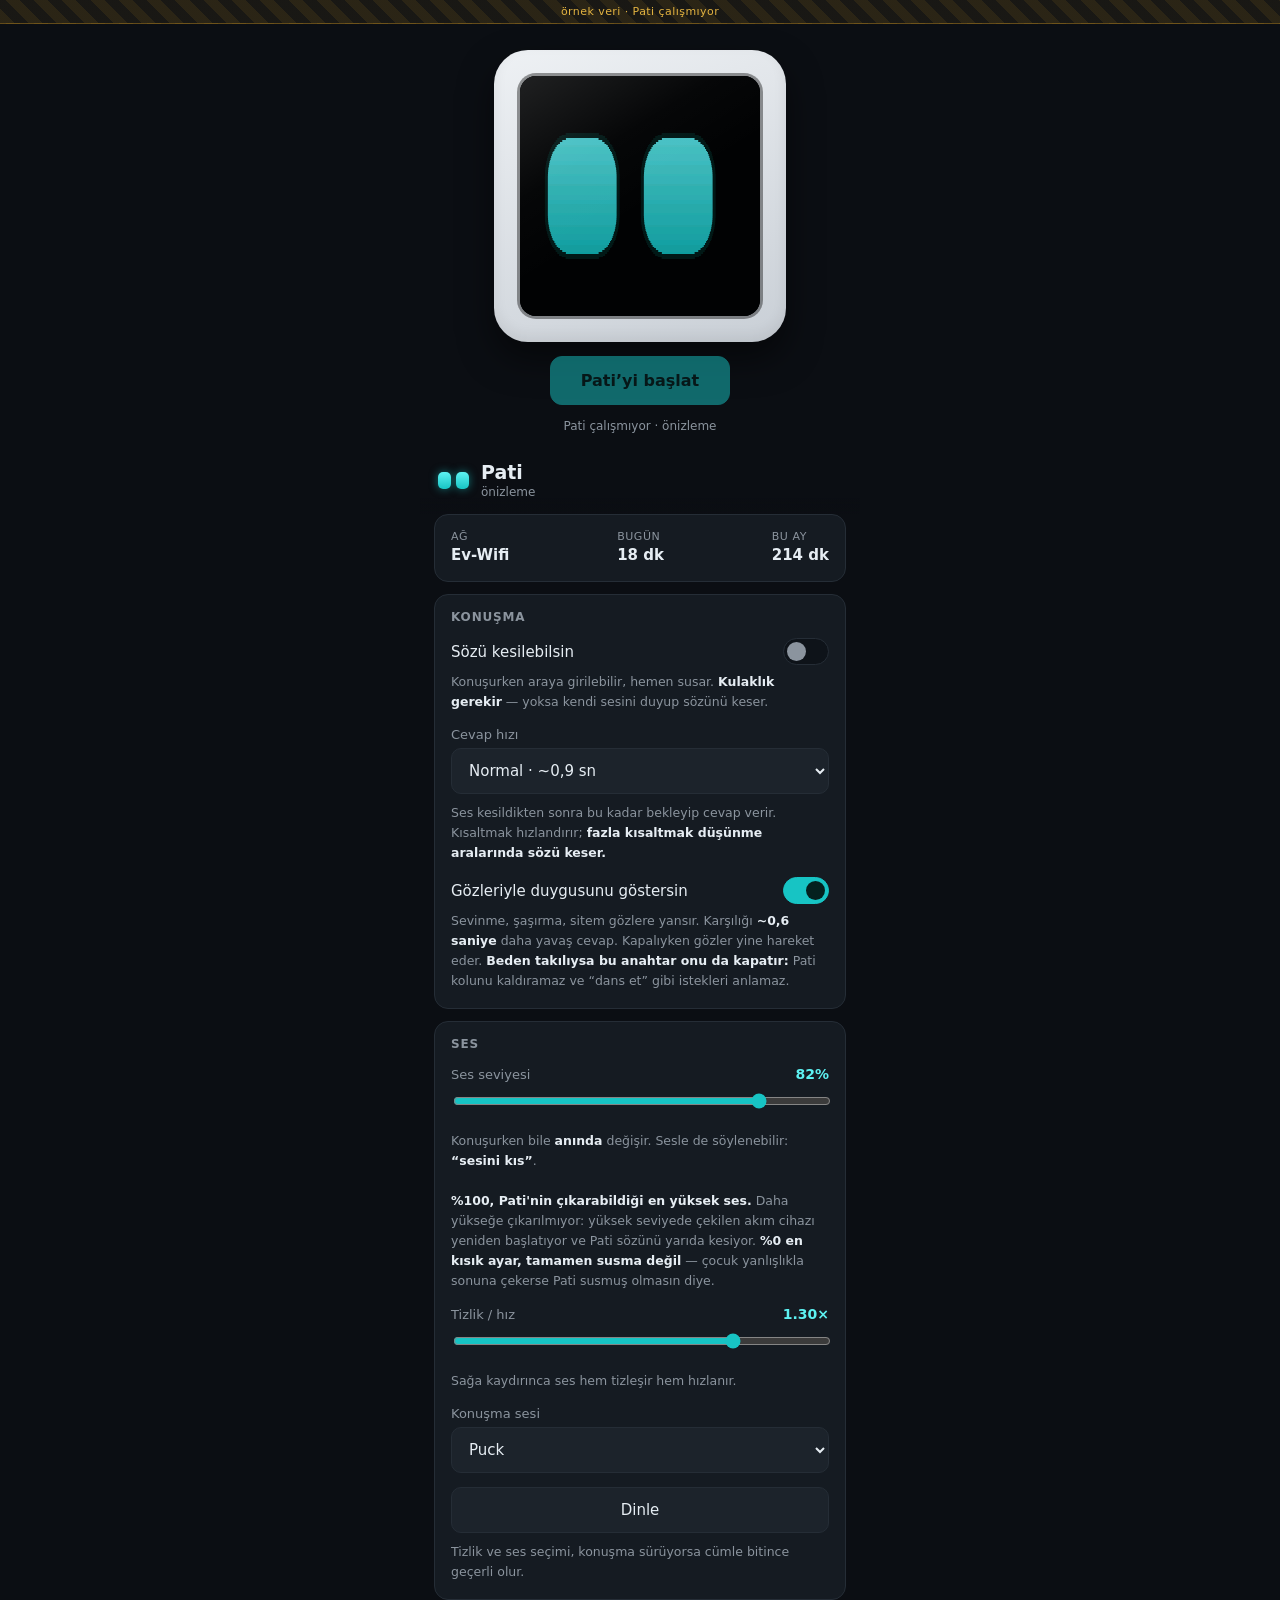
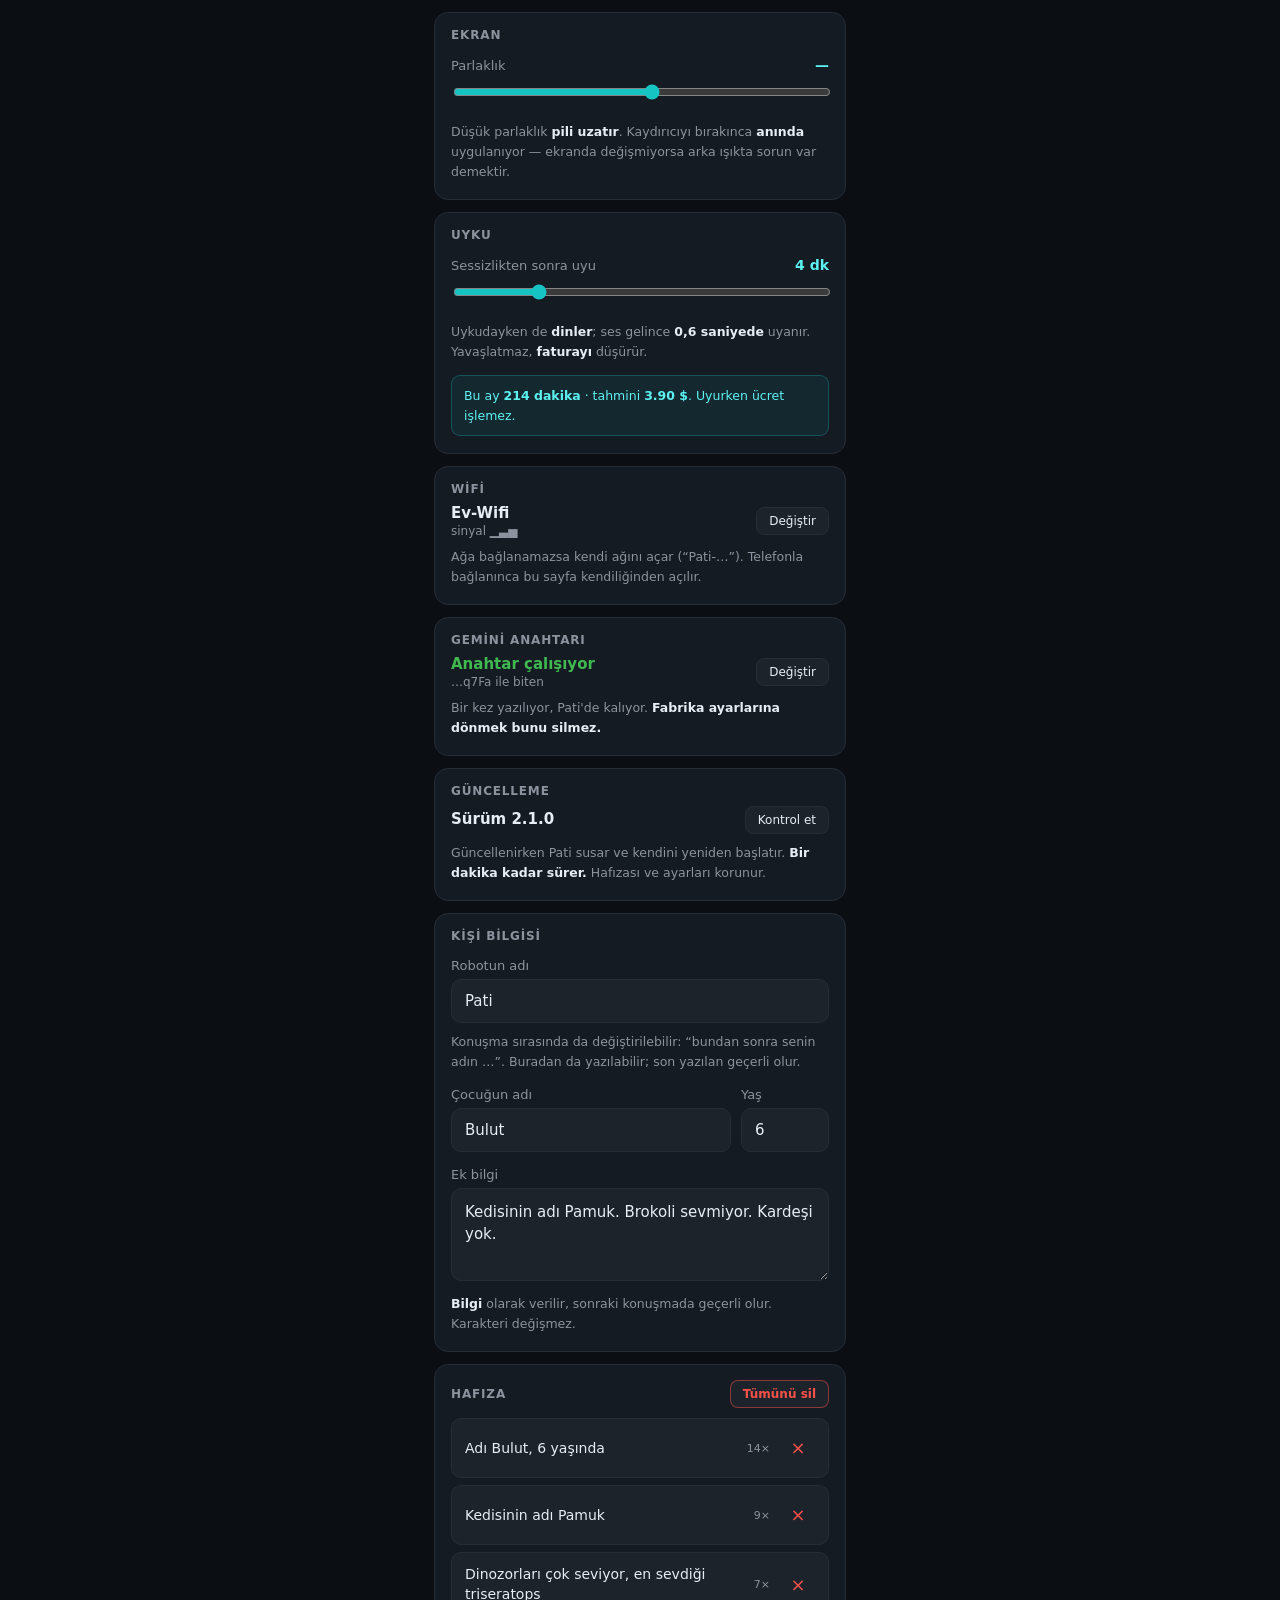
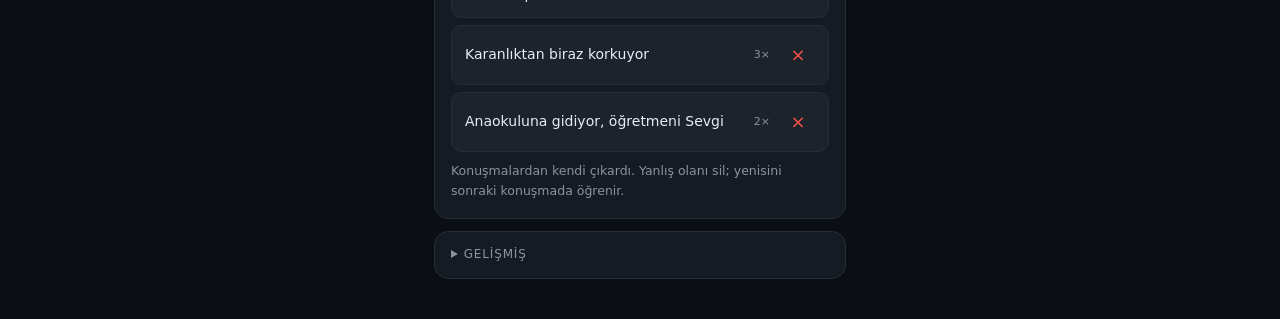
==== panel/index.html @ 4788f6a5 "Ileri/geri yonu panelden ters cevrilebilsin; hiz siniri kalici olsun Kullanicinin olcumu (13.09.2026" ====
<!DOCTYPE html>
<html lang="tr">
<head>
<meta charset="utf-8">
<meta name="viewport" content="width=device-width, initial-scale=1, viewport-fit=cover">
<meta name="theme-color" content="#0b0e13">
<title>Pati</title>
<link rel="stylesheet" href="stil.css">
</head>
<body>

<!-- ==========================================================================
     TEK SAYFA: üstte robotun yüzü, altında ayar paneli.

     Bu sayfa hem TASARIM ÖNİZLEMESİ hem GERÇEK TEST aracı. Aynı dosyalar
     robot bittiğinde ESP32'den servis edilecek — panel kısmı olduğu gibi,
     gözler ise C++'a çevrilmiş hâliyle (gozler240.js aynı mantığı 240×135
     tamponuna piksel piksel çiziyor, tarayıcının çizim komutlarını
     kullanmıyor).

     PANEL DİLİ (tasarım kararı, 30.07.2026):
     kısa, net, genel. "Çocuk şunu yapsın" gibi ifadeler yok; özne Pati.
     Açıklamalar iki satırı geçmiyor. Geliştirici araçları burada değil
     (gelistirici.html), ölçüm sayıları da gösterilmiyor — Python hepsini
     prototype/olcumler/ içine yazmaya devam ediyor.
     ========================================================================== -->

<main class="sayfa">

  <!-- ---------------------------------------------------------------- yüz -->
  <section class="yuz-alan">

    <div class="kafa">
      <div class="cam">
        <canvas id="gozler" width="240" height="240"></canvas>
        <div class="parlama"></div>
      </div>
    </div>

    <!-- Robotun güç düğmesi. Gerçekte USB takmak buna karşılık geliyor. -->
    <button id="guc" class="guc">Pati'yi başlat</button>
    <div id="gucNot" class="guc-not">mikrofon izni istenecek</div>

  </section>

  <!-- -------------------------------------------------------------- panel -->
  <header class="ust">
    <div class="logo"><span class="goz"></span><span class="goz"></span></div>
    <!-- Ad CANLI: robotun gercek adi yaziliyor, sabit "Pati" degil.
         Ebeveyn de cocuk da adi degistirebiliyor; burasi kimligin
         gorundugu tek yer oldugu icin takip etmesi sart. -->
    <div class="baslik">
      <b id="ustAd">Pati</b>
      <small id="durumYazi">bağlanıyor…</small>
    </div>
  </header>

  <div class="kartlar">

    <!-- ANAHTAR UYARISI — Pati susmuşsa sebebi burada yazıyor.
         Kartın kendi içinde de aynı bilgi var ama oraya inmek için
         sayfayı kaydırmak gerekiyor. Pati konuşmuyorsa anne panele TAM
         bunun için giriyor; cevabı aramak zorunda kalmamalı.
         Sorun yokken görünmüyor (hidden). -->
    <div class="uyari" id="anahtarUyari" hidden>
      <b id="anahtarUyariBaslik">—</b>
      <p id="anahtarUyariYazi">—</p>
      <button id="anahtarUyariDugme" class="ikincil ince">Anahtarı düzelt</button>
    </div>

    <section class="kart durum">
      <div class="dt">
        <span>Ağ</span>
        <b id="dWifi">—</b>
      </div>
      <div class="dt">
        <span>Bugün</span>
        <b id="dBugun">—</b>
      </div>
      <div class="dt">
        <span>Bu ay</span>
        <b id="dAy">—</b>
      </div>
    </section>


    <!-- KUMANDA — yalnizca beden takiliyken gorunuyor.
         Beden yoksa kart hic yok: olmayan bir seyin dugmesini gostermek,
         ebeveyne bozuk oldugunu dusundururdu. -->
    <section class="kart" id="kumandaKart" hidden>
      <h2>Kumanda</h2>
      <p class="ip">
        Beden takılı. Tekerlekler dönmüyorsa
        <b>pil yuvasının düğmesine</b> bak — Pati bedeni görüyor ama
        pilin açık olup olmadığını göremiyor.
      </p>

      <div class="kumanda">
        <div class="kol-sutun">
          <button class="kol-dugme" data-kol="sol" data-yon="1"
                  aria-label="Sol kolu kaldır">▲</button>
          <span class="kol-ad">Sol kol<b id="vKolSol">0</b></span>
          <button class="kol-dugme" data-kol="sol" data-yon="-1"
                  aria-label="Sol kolu indir">▼</button>
        </div>

        <!-- Parmak birakilinca topuz ortaya donuyor VE sifir gonderiliyor.
             Ama guvenlik ona bagli degil: firmware'in olu adam
             zamanlayicisi komut kesilirse motorlari zaten durduruyor. -->
        <div class="joystick" id="joystick" role="application"
             aria-label="Pati'yi sür">
          <span class="joy-ok joy-ust">▲</span>
          <span class="joy-ok joy-alt">▼</span>
          <span class="joy-ok joy-sol">◄</span>
          <span class="joy-ok joy-sag">►</span>
          <div class="joy-topuz" id="joyTopuz"></div>
        </div>

        <div class="kol-sutun">
          <button class="kol-dugme" data-kol="sag" data-yon="1"
                  aria-label="Sağ kolu kaldır">▲</button>
          <span class="kol-ad">Sağ kol<b id="vKolSag">0</b></span>
          <button class="kol-dugme" data-kol="sag" data-yon="-1"
                  aria-label="Sağ kolu indir">▼</button>
        </div>
      </div>

      <div class="jestler">
        <button class="ikincil ince" data-jest="selam">Selam ver</button>
        <button class="ikincil ince" data-jest="alkis">Alkışla</button>
        <button class="ikincil ince" data-jest="iki_kol">İki kol yukarı</button>
        <button class="ikincil ince" data-jest="zipla">Zıpla</button>
        <button class="ikincil ince" data-jest="evet">Evet de</button>
        <button class="ikincil ince" data-jest="sasir">Şaşır</button>
        <button class="ikincil ince" data-jest="utan">Utan</button>
        <button class="ikincil ince" data-jest="dinlen">Dinlen</button>
      </div>

      <!-- TEKERLEK KULLANAN JESTLER AYRI SATIRDA ve `data-teker`
           isaretli. Alttaki anahtar kapatilinca bunlar sonuyor —
           basip hicbir sey olmamasi, cocuga dugmenin bozuk oldugunu
           dusundururdu.

           Hepsi YERINDE donuyor: iki tekerlek ters yonde, Pati yer
           degistirmiyor. Bu bir tercih degil, jest tablosunun
           yapisi (pati_beden_matematik.hpp). -->
      <div class="jestler" id="tekerJestleri">
        <button class="ikincil ince" data-jest="sevin" data-teker>Sevin</button>
        <button class="ikincil ince" data-jest="dans" data-teker>Dans et</button>
        <button class="ikincil ince" data-jest="titre" data-teker>Kıkırda</button>
        <button class="ikincil ince" data-jest="hayir" data-teker>Hayır de</button>
        <button class="ikincil ince" data-jest="bak_etrafina" data-teker>Etrafa bak</button>
        <button class="ikincil ince" data-jest="firildak" data-teker>Fırıldak</button>
        <button class="ikincil ince" data-jest="yaramaz" data-teker>Yaramazlık</button>
        <button class="ikincil ince" data-jest="kacamak" data-teker>Kaçamak bak</button>
        <button class="ikincil ince" data-jest="naz" data-teker>Naz yap</button>
      </div>

      <label class="kd">
        <span class="kd-ust"><span>Hız sınırı</span><b id="vBedenHiz">—</b></span>
        <input id="kBedenHiz" type="range" min="0" max="100" step="5">
      </label>
      <p class="ip">
        Masada oynanacak bir robot için tam güç fazla. Sınır
        <b>cihazda</b> uygulanıyor — panel daha fazlasını gönderse bile
        Pati kabul etmiyor.
        <!-- Çubuk 0-100 görünüyor ama cihaz 40-100 saklıyor: %40'ın
             altında tekerlek dönmüyor, sadece ötüyor. İki sayı farklı
             olduğu için gerçek değeri de yazıyoruz — bir arıza ararken
             ikisi de görünsün. -->
        <span id="vBedenGercek" class="soluk"></span>
        <br><br>
        Varsayılan <b>%50</b>.
        🔴 <b>Bu ayar “fabrika ayarlarına dön” dendiğinde silinmez.</b>
        Yani sıfırlama hızı varsayılana döndürmüyor — robotu başka bir
        çocuğa verirken buraya elle bakın.
      </p>

      <!-- HER UZUV AYRI, VE ÜÇ HÂL VAR — açma-kapama yetmiyordu.
           "Kapalı" ile "sadece kumandadan" arasındaki fark, çocuğun
           elinden kumandayı alıp almamak. İkisi de gerçekten
           isteniyor, o yüzden anahtar değil seçim. -->
      <label class="kd">
        <span class="kd-ust"><span>Tekerlekler</span></span>
        <select id="kipTekerlek">
          <option value="2">Açık — Pati kendi de döner</option>
          <option value="1">Sadece kumandadan</option>
          <option value="0">Kapalı — motorlar hiç dönmez</option>
        </select>
      </label>
      <p class="ip">
        <b>Açık:</b> Pati konuşurken arada kendiliğinden dönüyor ve
        çocuk &ldquo;dans et&rdquo; deyince yapıyor.
        <b>Sadece kumandadan:</b> yalnızca yukarıdaki çubuk ve
        düğmeler; Pati kendi kararıyla dönmüyor, sesli komutu da
        dinlemiyor. <b>Kapalı:</b> motorlar hiç dönmüyor, çubuk da
        sönüyor.
      </p>

      <label class="anahtar">
        <span>İleri/geri yönünü ters çevir</span>
        <input id="surusTers" type="checkbox">
      </label>
      <p class="ip">
        <b>Çubuğu yukarı ittiğinizde Pati geri gidiyorsa</b> bunu açın.
        Motor kabloları ters takılmış demektir; bu ayar yönü yazılımdan
        düzeltir.
        <br><br>
        ⚠️ <b>Sağa-sola dönüşe dokunmuyor.</b> Dönüş çubuğun yan
        hareketinden geliyor; yalnızca ileri/geri yer değiştiriyor —
        böyle bir gövdede dönüş zaten genelde doğru çalışıyor.
        <br><br>
        🔴 <b>Bu ayar “fabrika ayarlarına dön” dendiğinde silinmez.</b>
        Kol yönüyle aynı yerde saklanıyor: kaybolursa çocuk çubuğu ileri
        itip Pati'yi geri sürer.
      </p>

      <label class="kd">
        <span class="kd-ust"><span>Kollar</span></span>
        <select id="kipKol">
          <option value="2">Açık — konuşurken kendi oynatır</option>
          <option value="1">Sadece kumandadan</option>
          <option value="0">Kapalı — servolar hiç oynamaz</option>
        </select>
      </label>
      <p class="ip">
        <b>Açık:</b> Pati konuşurken kollarını kendiliğinden oynatıyor
        ve &ldquo;kolunu kaldır&rdquo; deyince kaldırıyor.
        <b>Kapalı:</b> kollar dinlenme konumuna inip susuyor — servolar
        akım çekmiyor, hiç ses çıkarmıyor.
      </p>

      <label class="anahtar">
        <span>Kol yönünü ters çevir</span>
        <input id="kolTers" type="checkbox">
      </label>
      <p class="ip">
        <b>“Kolunu kaldır” deyince kol aşağı iniyorsa</b> bunu açın.
        Servolar ters monte edilmiş demektir; bu ayar yönü yazılımdan
        düzeltir. İkinci gövdede gerekiyor, ilkinde gerekmiyor.
        <br><br>
        🔴 <b>Bu ayar “fabrika ayarlarına dön” dendiğinde silinmez.</b>
        Kol aralıklarıyla aynı yerde saklanıyor: unutulup yeniden
        ayarlanmazsa kol ters yöne gidip <b>bir yere çarpar</b> ve servo
        bozulur.
      </p>

      <!-- KOL ARALIKLARI — mekanik sınır, süs değil. -->
      <label class="kd">
        <span class="kd-ust"><span>Sol kol en az</span><b id="vKolSolAz">—</b></span>
        <input id="kKolSolAz" type="range" min="0" max="100" step="5">
      </label>
      <label class="kd">
        <span class="kd-ust"><span>Sol kol en çok</span><b id="vKolSolCok">—</b></span>
        <input id="kKolSolCok" type="range" min="0" max="100" step="5">
      </label>
      <label class="kd">
        <span class="kd-ust"><span>Sağ kol en az</span><b id="vKolSagAz">—</b></span>
        <input id="kKolSagAz" type="range" min="0" max="100" step="5">
      </label>
      <label class="kd">
        <span class="kd-ust"><span>Sağ kol en çok</span><b id="vKolSagCok">—</b></span>
        <input id="kKolSagCok" type="range" min="0" max="100" step="5">
      </label>
      <p class="ip">
        Kolun gidebileceği aralık. <b>Çubuğu bırakınca kol oraya
        gidiyor</b> — böylece bir yere çarpıp çarpmadığını görerek
        ayarlayabilirsiniz.
        <br><br>
        Sol kol aşağıda <b>tekerleğe</b>, yukarıda <b>üstteki kabloya</b>
        çarpabiliyor; o yüzden dar geliyor (%10–%70). Sağ kolun önünde
        bir şey yok. Yanlış ayarlanırsa kol bir yere dayanır, servo
        dönmeye çalışıp durur, ısınır ve <b>bozulur</b> — belirtisi
        sürekli bir vızıltıdır.
        <br><br>
        🔴 <b>Bu dört ayar “fabrika ayarlarına dön” dendiğinde
        silinmez.</b> Ayrı bir yerde saklanıyorlar: unutulup yeniden
        ayarlanmazsa bedeli donanım oluyor.
      </p>


      <p class="ip">
        <b>Pati yürüyemez ve yürümeyi denemez.</b> Kendiliğinden
        yaptığı her hareket <b>yerinde dönmek</b>: iki tekerlek ters
        yönde gider, yani Pati yer değiştirmez ve masadan düşemez.
        Çocuk &ldquo;ileri git&rdquo; derse Pati gitmiyor,
        yürüyemediğini söylüyor ve bu çubuğu gösteriyor.
      </p>
    </section>

    <!-- BEDEN VARDI, ŞİMDİ YOK.
         Kumanda kartı beden yokken hiç görünmüyor ve bu doğru: beden
         almamış birine olmayan bir şeyin düğmelerini göstermek
         yanlış olurdu. Ama beden BU AÇILIŞTA takılmışsa ve şimdi
         yoksa, sebebi büyük ihtimalle gevşek bir kablo — kart sessizce
         kaybolduğu için ebeveyn bunu "panel bozuldu" diye okur. -->
    <section class="kart" id="bedenGittiKart" hidden>
      <h2>Beden çıktı</h2>
      <p class="ip">
        Pati bedeni gördü, sonra kayboldu (<b id="vTakma">0</b> kez
        takıldı). Genelde sebebi <b>gevşek bir jumper</b> —
        özellikle toprak ucu. Takınca kumanda bölümü kendiliğinden
        geri geliyor.
      </p>
    </section>

    <!-- KONUŞMA — panelin en üstünde, en sık değişen ayarlar olduğu için.
         Üçü de setup mesajında gidiyor, yani çalışan oturumda değişmiyor;
         GoAway yenilemesiyle tur arasında uygulanıyor (ölçüldü 568 ms,
         hafıza korunuyor). -->
    <section class="kart">
      <h2>Konuşma</h2>

      <label class="anahtar">
        <span>Sözü kesilebilsin</span>
        <input id="sozKesme" type="checkbox">
      </label>
      <p class="ip">
        Konuşurken araya girilebilir, hemen susar.
        <b>Kulaklık gerekir</b> — yoksa kendi sesini duyup sözünü keser.
      </p>

      <label class="kd">
        <span class="kd-ust"><span>Cevap hızı</span></span>
        <!-- "Normal" = Google varsayılanı; `silenceDurationMs` hiç
             gönderilmiyor. Karşılığı ÖLÇÜLDÜ: ~920 ms
             (NOTLAR.md — metin modu 835 ms, sesli mod 1757 ms, fark). -->
        <select id="vadSecim">
          <option value="">Normal · ~0,9 sn</option>
          <option value="800">0,8 sn</option>
          <option value="600">0,6 sn</option>
          <!-- 500 = firmware varsayilani (Kconfig PATI_VAD_SESSIZLIK_MS).
               Listede YOKTU ve kutu bos gorunuyordu: select'e listede
               olmayan bir deger yazilinca tarayici hicbir sey secmiyor.
               Ebeveyn kendi ayarini goremiyordu. -->
          <option value="500">0,5 sn</option>
          <option value="400">0,4 sn — hızlı</option>
          <option value="300">0,3 sn — en hızlı</option>
        </select>
      </label>
      <p class="ip">
        Ses kesildikten sonra bu kadar bekleyip cevap verir.
        Kısaltmak hızlandırır; <b>fazla kısaltmak düşünme aralarında
        sözü keser.</b>
      </p>

      <label class="anahtar">
        <span>Gözleriyle duygusunu göstersin</span>
        <input id="yuzAcik" type="checkbox">
      </label>
      <p class="ip">
        Sevinme, şaşırma, sitem gözlere yansır. Karşılığı
        <b>~0,6 saniye</b> daha yavaş cevap. Kapalıyken gözler yine
        hareket eder.
        <!-- Gizli bağ, yazılmazsa kimse bulamaz: bedeni bildiren
             prompt ekleri ve `hareket` alanı AYNI araçla gidiyor.
             Bu anahtar kapalıyken Pati bedeninin farkında olmuyor ve
             "kolunu kaldır" işlemiyor. Ebeveynin bunu panelde
             görmesi gerekiyor. -->
        <b>Beden takılıysa bu anahtar onu da kapatır:</b> Pati kolunu
        kaldıramaz ve &ldquo;dans et&rdquo; gibi istekleri anlamaz.
      </p>
    </section>

    <section class="kart">
      <h2>Ses</h2>

      <label class="kd">
        <span class="kd-ust"><span>Ses seviyesi</span><b id="vSeviye">—</b></span>
        <input id="kSeviye" type="range">
      </label>
      <p class="ip">
        Konuşurken bile <b>anında</b> değişir. Sesle de söylenebilir:
        <b>“sesini kıs”</b>.
        <br><br>
        <b>%100, Pati'nin çıkarabildiği en yüksek ses.</b> Daha
        yükseğe çıkarılmıyor: yüksek seviyede çekilen akım cihazı
        yeniden başlatıyor ve Pati sözünü yarıda kesiyor.
        <b>%0 en kısık ayar, tamamen susma değil</b> — çocuk yanlışlıkla
        sonuna çekerse Pati susmuş olmasın diye.
      </p>

      <label class="kd">
        <span class="kd-ust"><span>Tizlik / hız</span><b id="vHiz">—</b></span>
        <input id="kHiz" type="range">
      </label>
      <p class="ip">
        Sağa kaydırınca ses hem tizleşir hem hızlanır.
      </p>

      <label class="kd">
        <span class="kd-ust"><span>Konuşma sesi</span></span>
        <select id="sSes"></select>
      </label>
      <button id="dene" class="ikincil genis">Dinle</button>
      <p class="ip">
        Tizlik ve ses seçimi, konuşma sürüyorsa cümle bitince
        geçerli olur.
      </p>
    </section>

    <!-- Bu kutu "güç tasarrufu" gibi görünüyor ama asıl mesele PARA:
         ücret dakikayla işliyor ve en büyük kalem sohbet değil boşta
         beklemek. Uyandırma ölçüldü: 617 ms. -->
    <section class="kart">
      <h2>Ekran</h2>
      <label class="kd">
        <span class="kd-ust"><span>Parlaklık</span><b id="vParlaklik">—</b></span>
        <!-- Taban %5, sıfır değil: sönük bir ekran çocuğa "Pati bozuldu"
             diye okunuyor. Cihaz da aynı tabanı uyguluyor
             (pati_ekran.cpp · PARLAKLIK_TABAN) — ikisi ayrışırsa panel
             seçilebilen bir değer gösterir ve cihaz onu sessizce
             yükseltir. -->
        <input id="kParlaklik" type="range" min="5" max="100" step="5">
      </label>
      <p class="ip">
        Düşük parlaklık <b>pili uzatır</b>. Kaydırıcıyı bırakınca
        <b>anında</b> uygulanıyor — ekranda değişmiyorsa arka ışıkta
        sorun var demektir.
      </p>
    </section>

    <section class="kart">
      <h2>Uyku</h2>
      <label class="kd">
        <span class="kd-ust"><span>Sessizlikten sonra uyu</span><b id="vUyku">—</b></span>
        <!-- step 0,5: varsayilan 90 saniye (1,5 dk) ve tam sayi
             adimda kaydirici bunu gosteremiyordu. Math.round ile
             "2 dk" yaziyordu — panel gercekte olmayan bir degeri
             soyluyordu. -->
        <input id="kUyku" type="range" min="1" max="15" step="0.5">
      </label>
      <p class="ip">
        Uykudayken de <b>dinler</b>; ses gelince <b>0,6 saniyede</b>
        uyanır. Yavaşlatmaz, <b>faturayı</b> düşürür.
      </p>
      <div class="kutu-bilgi" id="kotaBilgi">—</div>

    </section>

    <section class="kart">
      <h2>Wifi</h2>
      <div class="satir-arasi">
        <div>
          <b id="wAd">—</b>
          <small id="wGuc">—</small>
        </div>
        <button id="wDegistir" class="ikincil ince">Değiştir</button>
      </div>

      <div id="wPanel" hidden>
        <div id="wListe" class="liste"></div>
        <div id="wSifreKutu" hidden>
          <label class="kd">
            <span class="kd-ust"><span id="wSecilen">—</span></span>
            <input id="wSifre" type="password" placeholder="Şifre"
                   autocomplete="off">
          </label>
          <label class="anahtar">
            <span>Şifreyi göster</span>
            <input id="wGoster" type="checkbox">
          </label>
          <button id="wBagla" class="birincil genis">Bağlan</button>
        </div>
      </div>
      <p class="ip">
        Ağa bağlanamazsa kendi ağını açar (“Pati-…”). Telefonla
        bağlanınca bu sayfa kendiliğinden açılır.
      </p>
    </section>

    <!-- GEMİNİ ANAHTARI
         Pati konuşmak için Google'ın servisini kullanıyor ve bu anahtar
         onun faturasını kime yazacağını söylüyor. Robotta duruyor,
         firmware'in içinde DEĞİL — yoksa güncelleme dosyasıyla birlikte
         herkese açılırdı (pati_anahtar.hpp).

         Giriş kutusu Wifi şifresi gibi düğme arkasında duruyor, ve
         sebebi aynı: iOS'un captive portal penceresi sayfadaki İLK
         görünür metin kutusuna kendiliğinden odaklanıyor, klavye
         açılıyor ve sayfa gezilemez hale geliyor (pati.js §İSTENMEYEN
         ODAK). Anahtar hiç girilmemişse kutu kendiliğinden açılıyor —
         anne o an zaten bunun için gelmiş oluyor. -->
    <section class="kart" id="anahtarKart">
      <h2>Gemini anahtarı</h2>
      <div class="satir-arasi">
        <div>
          <b id="aDurum">—</b>
          <small id="aNot">—</small>
        </div>
        <button id="aDegistir" class="ikincil ince">Değiştir</button>
      </div>

      <div id="aPanel" hidden>
        <label class="kd">
          <span class="kd-ust"><span>Anahtarı yapıştır</span></span>
          <input id="aGiris" type="password" placeholder="AIza…"
                 autocomplete="off" autocapitalize="off" spellcheck="false">
        </label>
        <label class="anahtar">
          <span>Anahtarı göster</span>
          <input id="aGoster" type="checkbox">
        </label>
        <button id="aKaydet" class="birincil genis">Kaydet</button>
        <p class="ip">
          <b>aistudio.google.com/apikey</b> adresinden alınıyor.
          Tamamını kopyalayıp yapıştırın — yarım kopyalanan anahtar
          kabul edilmez.
        </p>
      </div>

      <p class="ip">
        Bir kez yazılıyor, Pati'de kalıyor.
        <b>Fabrika ayarlarına dönmek bunu silmez.</b>
      </p>
    </section>

    <!-- GÜNCELLEME
         Pati kendini yeniliyor: bilgisayara takmak, kablo, program
         yüklemek yok. Yeni sürüm GitHub'da duruyor, Pati oradan
         indiriyor.

         "Gelişmiş"in içine konmadı: anne bunu bulabilmeli. Ama en üste
         de konmadı — günlük bir iş değil. -->
    <section class="kart">
      <h2>Güncelleme</h2>
      <div class="satir-arasi">
        <div>
          <b id="gSurum">—</b>
          <small id="gNot">—</small>
        </div>
        <button id="gBak" class="ikincil ince">Kontrol et</button>
      </div>

      <div id="gYeni" hidden>
        <div class="kutu-bilgi" id="gNotlar">—</div>
        <button id="gKur" class="birincil genis">Güncelle</button>
      </div>

      <div id="gIlerleme" hidden>
        <div class="cubuk"><div class="cubuk-ic" id="gCubuk"></div></div>
        <p class="ip" id="gYuzde">—</p>
      </div>

      <p class="ip">
        Güncellenirken Pati susar ve kendini yeniden başlatır.
        <b>Bir dakika kadar sürer.</b> Hafızası ve ayarları korunur.
      </p>
    </section>

    <section class="kart">
      <h2>Kişi bilgisi</h2>

      <!-- Adı İKİ TARAF DA değiştirebiliyor: buradan yazılarak, ya da
           konuşma sırasında ("bundan sonra senin adın Osman"). Ayrı bir
           öncelik kuralı yok, son yazılan geçerli.
           Boş bırakmak hata değil, varsayılana döndürüyor. -->
      <label class="kd">
        <span class="kd-ust"><span>Robotun adı</span></span>
        <input id="rAd" type="text" placeholder="Pati">
      </label>
      <p class="ip" id="rAdNot">Konuşma sırasında da değiştirilebilir.</p>

      <div class="ikili">
        <label class="kd">
          <span class="kd-ust"><span>Çocuğun adı</span></span>
          <input id="cAd" type="text" placeholder="—">
        </label>
        <label class="kd kisa">
          <span class="kd-ust"><span>Yaş</span></span>
          <input id="cYas" type="number" min="2" max="12" placeholder="—">
        </label>
      </div>

      <label class="kd">
        <span class="kd-ust"><span>Ek bilgi</span></span>
        <textarea id="cEk" rows="3"
          placeholder="Kedisinin adı… sevdikleri… akşam sekizde diş fırçalaması…"></textarea>
      </label>
      <!-- Sistem promptu ebeveyne açılmıyor. Kişilik kuralları ölçülerek
           bulundu (soru kuralı: %9 → %86) ve serbest metin onları
           seyreltiyor. Buradan yazılanlar kuralların YERİNE geçmiyor,
           ayrı bir başlık altında yanına ekleniyor. -->
      <p class="ip">
        <b>Bilgi</b> olarak verilir, sonraki konuşmada geçerli olur.
        Karakteri değişmez.
      </p>
    </section>

    <section class="kart">
      <h2>
        Hafıza
        <button id="hepsiniSil" class="tehlike ince">Tümünü sil</button>
      </h2>
      <div id="hListe" class="liste"></div>
      <p class="ip">
        Konuşmalardan kendi çıkardı. Yanlış olanı sil; yenisini
        sonraki konuşmada öğrenir.
      </p>
    </section>

    <details class="kart gelismis">
      <summary>Gelişmiş</summary>
      <button class="tehlike genis" id="fabrika">Fabrika ayarlarına dön</button>
      <!-- Sürüm yazısı buradan Güncelleme kartına taşındı: sürümün
           tek bir yerde görünmesi gerekiyor ve doğru yer, "yeni sürüm
           var mı" sorusunun sorulduğu yer. -->
    </details>

  </div>
</main>

<div id="tost" class="tost" hidden></div>

<script type="module" src="pati.js"></script>
</body>
</html>
---- panel/stil.css ----
/* Pati — cocugun gordugu yuz + ebeveyn paneli, tek sayfa.
   Koyu tema: robotun yuzu koyu cam arkasinda duruyor, panel de ayni
   dili konussun. Ebeveyn telefonda gordugu seyi masadaki robotla ayni
   sey saymali. */

:root {
  --turkuaz: #17c4c4;
  --turkuaz-acik: #5df2f2;
  --zemin: #0b0e13;
  --kart: #151b22;
  --kart2: #1c232b;
  --cizgi: #252d36;
  --yazi: #e6edf3;
  --soluk: #8b949e;
  --gecer: #3fb950;
  --sinir: #d29922;
  --kalir: #f85149;
}

* { box-sizing: border-box; }

/* `hidden` bir NIYET beyani; hicbir yerlesim kurali onu gecmemeli.
   Bu satir bir hatadan cikti — CSS'teki display kurallari hidden'i
   eziyor ve gizlenmesi gereken kutular ekranda kaliyordu. */
[hidden] { display: none !important; }

html { -webkit-text-size-adjust: 100%; }

body {
  margin: 0;
  font-family: "Segoe UI", system-ui, -apple-system, sans-serif;
  background: var(--zemin);
  color: var(--yazi);
  font-size: 15px;
}

/* Sayfa telefon genisliginde tasarlandi; bilgisayarda ortada tek
   kolon duruyor. Genis ekranda iki kolona yaymadim — o zaman
   telefondaki gorunumle ayni olmazdi ve karar yanlis verilirdi. */
.sayfa {
  max-width: 440px;
  margin: 0 auto;
  padding-bottom: 40px;
}

/* ==================================================================== yuz */

.yuz-alan {
  display: flex;
  flex-direction: column;
  align-items: center;
  gap: 14px;
  padding: 26px 16px 22px;
}

/* Yuz: StickS3'un on yuzu.
   Olculer gercege oranli — ekranin aktif alani 25,2 x 14,2 mm,
   cubugun tamami 48 x 24 mm. Burada 1 tuval pikseli = 1 CSS pikseli
   olacak sekilde buyutulmus (240 px genislik), yani gercekte
   oldugundan ~2,5 kat buyuk gorunuyor.
   Bu bilincli bir secim: piksel yapisi gorunur kalsin ama telefonda
   yuz bakilabilir buyuklukte olsun. Gercek boyut gelistirici.html'de
   1:1 modunda gorulebiliyor. */
.kafa {
  width: 292px;
  padding: 26px;
  border-radius: 34px;
  background: linear-gradient(160deg, #eef1f4, #c9cfd6);
  box-shadow: 0 16px 34px rgba(0, 0, 0, .5),
              inset 0 -6px 14px rgba(0, 0, 0, .07);
}

/* Fume akrilik. PLAN v1 §10b'nin bulgusu: Eilik'in "siyah cam"
   gorunumu ekrandan degil onundeki koyu seffaf akrilikten geliyor.
   Akrilik olmadan ekranin kenari ve modul karti goruluyor ve robot
   "ekran yapistirilmis kutu" gibi duruyor. */
.cam {
  position: relative;
  width: 240px;
  height: 240px;
  border-radius: 16px;
  overflow: hidden;
  background: radial-gradient(120% 120% at 50% 25%, #111a1f 0%, #04070a 100%);
  box-shadow: inset 0 0 22px rgba(0, 0, 0, .9), 0 0 0 3px rgba(0, 0, 0, .4);
}

/* Gozler 240x135 tampona piksel piksel ciziliyor; tarayici onu
   yumusatmasin. `pixelated` burada DOGRU cunku 1:1 gosteriyoruz. */
#gozler {
  display: block;
  width: 240px;
  height: 240px;
  image-rendering: pixelated;
}

/* Akrilik uzerindeki isik yansimasi — akrilik hissini veren sey bu. */
.parlama {
  position: absolute;
  inset: 0;
  pointer-events: none;
  background:
    linear-gradient(148deg, rgba(255,255,255,.12) 0%,
                    rgba(255,255,255,.02) 32%, rgba(255,255,255,0) 54%),
    rgba(6, 10, 14, .22);
}

.guc {
  font: inherit;
  font-size: 16px;
  font-weight: 600;
  padding: 14px 30px;
  border-radius: 12px;
  border: 1px solid var(--turkuaz);
  background: var(--turkuaz);
  color: #04211f;
  cursor: pointer;
  -webkit-tap-highlight-color: transparent;
}
.guc:active { transform: scale(.985); }
.guc.calisiyor {
  background: transparent;
  color: var(--soluk);
  border-color: var(--cizgi);
  font-weight: 400;
}
.guc:disabled { opacity: .5; cursor: default; }

.guc-not { font-size: 12px; color: var(--soluk); min-height: 1.2em; text-align: center; }
.guc-not.hata { color: var(--kalir); }

/* ================================================================== panel */

.ust {
  display: flex;
  align-items: center;
  gap: 12px;
  padding: 6px 18px 14px;
  position: sticky;
  top: 0;
  background: linear-gradient(var(--zemin) 72%, rgba(11, 14, 19, 0));
  z-index: 5;
}

/* Kucuk bir goz cifti — ayni sekil, ayni renk. */
.logo { display: flex; gap: 5px; }
.goz {
  width: 13px; height: 17px;
  border-radius: 5px;
  background: linear-gradient(#5df2f2, #17c4c4);
  box-shadow: 0 0 9px rgba(23, 196, 196, .55);
}

.baslik { display: flex; flex-direction: column; line-height: 1.25; }
.baslik b { font-size: 19px; }
.baslik small { color: var(--soluk); font-size: 12px; }
.baslik small.iyi { color: var(--gecer); }
.baslik small.kopuk { color: var(--kalir); }

.kartlar { padding: 0 14px; display: flex; flex-direction: column; gap: 12px; }

.kart {
  background: var(--kart);
  border: 1px solid var(--cizgi);
  border-radius: 14px;
  padding: 15px 16px 17px;
}

h2 {
  font-size: 12px;
  text-transform: uppercase;
  letter-spacing: .07em;
  color: var(--soluk);
  margin: 0 0 4px;
  display: flex;
  align-items: center;
  justify-content: space-between;
  gap: 10px;
}

.durum { display: flex; justify-content: space-between; gap: 10px; }
.dt { display: flex; flex-direction: column; gap: 3px; min-width: 0; }
.dt span { font-size: 11px; color: var(--soluk); text-transform: uppercase; letter-spacing: .05em; }
.dt b { font-size: 15px; white-space: nowrap; overflow: hidden; text-overflow: ellipsis; }

/* -------------------------------------------------------------- kontrol */

.kd { display: block; margin-top: 15px; }
.kd-ust {
  display: flex;
  justify-content: space-between;
  align-items: baseline;
  font-size: 13px;
  color: var(--soluk);
}
.kd-ust b { color: var(--turkuaz-acik); font-variant-numeric: tabular-nums; font-size: 14px; }

/* Dokunma hedefi parmak icin 44 px'in altina inmiyor. */
.kd input[type=range] {
  width: 100%;
  height: 34px;
  margin-top: 2px;
  accent-color: var(--turkuaz);
}

.kd input[type=text],
.kd input[type=number],
.kd input[type=password],
.kd select,
.kd textarea {
  width: 100%;
  margin-top: 6px;
  padding: 12px 13px;
  border-radius: 10px;
  border: 1px solid var(--cizgi);
  background: var(--kart2);
  color: var(--yazi);
  font: inherit;
  font-size: 15px;
}
.kd textarea { resize: vertical; line-height: 1.5; }
.kd input:focus, .kd select:focus, .kd textarea:focus {
  outline: none;
  border-color: var(--turkuaz);
}

.ikili { display: flex; gap: 10px; align-items: flex-end; }
.ikili .kd { flex: 1; }
.ikili .kd.kisa { flex: 0 0 88px; }

.ip { font-size: 12.5px; line-height: 1.6; color: var(--soluk); margin: 9px 0 0; }
.ip b { color: var(--yazi); }

button {
  font: inherit;
  font-size: 15px;
  padding: 13px 18px;
  border-radius: 10px;
  border: 1px solid var(--cizgi);
  background: var(--kart2);
  color: var(--yazi);
  cursor: pointer;
  -webkit-tap-highlight-color: transparent;
}
button:active { transform: scale(.985); }
button:disabled { opacity: .45; cursor: default; }
button.genis { width: 100%; margin-top: 14px; }
button.ince { padding: 6px 12px; font-size: 12px; border-radius: 8px; }
button.birincil { background: var(--turkuaz); color: #04211f; border-color: var(--turkuaz); font-weight: 600; }
/* Varsayilan gorunumle ayni; sinif NIYETI belirtmek icin duruyor
   ("bu birincil eylem degil"). Kurali silmek, HTML'de karsiligi
   olmayan bir sinif birakirdi. */
button.ikincil { background: var(--kart2); border-color: var(--cizgi); }
button.tehlike { color: var(--kalir); border-color: rgba(248, 81, 73, .5); }

.satir-arasi {
  display: flex;
  align-items: center;
  justify-content: space-between;
  gap: 12px;
  margin-top: 8px;
}
.satir-arasi small { display: block; color: var(--soluk); font-size: 12px; margin-top: 2px; }
.satir-arasi small.dikkat { color: var(--sinir); }
/* Anahtar kartinda "calisiyor". Yesil YALNIZCA gercekten dogrulanmis
   anahtar icin: "yazili ama denenmedi" hali de yesil gorunseydi panel,
   bilmedigi bir seyi biliyormus gibi gosterirdi. */
.satir-arasi b.iyi { color: var(--gecer); }

/* ANAHTAR (switch) — onay kutusu yerine.
   Uc sebep: (1) kare kutu ayar panelinde kaba duruyor, (2) acik/kapali
   tek bakista okunuyor, (3) sag kenarda oldugu icin telefonda basparmak
   uzanmadan yetisiyor. Etiket solda, anahtar sagda — telefonlarin
   ayar ekranlarindaki alisik duzen. */
.anahtar {
  display: flex;
  align-items: center;
  justify-content: space-between;
  gap: 14px;
  margin-top: 14px;
  font-size: 15px;
  line-height: 1.35;
  cursor: pointer;
  -webkit-tap-highlight-color: transparent;
}
.anahtar > span { flex: 1; }

.anahtar input {
  appearance: none;
  -webkit-appearance: none;
  flex: none;
  position: relative;
  width: 46px;
  height: 27px;
  margin: 0;
  border-radius: 999px;
  border: 1px solid var(--cizgi);
  background: #0e1319;
  cursor: pointer;
  transition: background .16s ease, border-color .16s ease;
}
.anahtar input::after {
  content: '';
  position: absolute;
  top: 3px;
  left: 3px;
  width: 19px;
  height: 19px;
  border-radius: 50%;
  background: var(--soluk);
  transition: transform .16s ease, background .16s ease;
}
.anahtar input:checked {
  background: var(--turkuaz);
  border-color: var(--turkuaz);
}
.anahtar input:checked::after {
  transform: translateX(19px);
  background: #04211f;
}
.anahtar input:focus-visible { outline: 2px solid var(--turkuaz-acik); outline-offset: 2px; }
.anahtar:active input::after { width: 21px; }

/* Anahtardan hemen sonra gelen aciklama ona yapissin. */
.anahtar + .ip { margin-top: 7px; }

.kutu-bilgi {
  margin-top: 13px;
  padding: 10px 12px;
  border-radius: 9px;
  background: rgba(23, 196, 196, .08);
  border: 1px solid rgba(23, 196, 196, .28);
  color: var(--turkuaz-acik);
  font-size: 12.5px;
  line-height: 1.55;
}

/* ---------------------------------------------------------------- uyari */

/* Pati susmussa sebebi burada. Kart DEGIL, kartlardan once gelen bir
   uyari kutusu: anne panele tam bunun icin girmis oluyor ve cevabi
   aramak zorunda kalmamali.

   Renk sebebe gore degisiyor ve bu bilincli:
     sari (varsayilan)  kota/bakiye — para yuklenince duzeliyor
     kirmizi (.agir)    anahtar gecersiz ya da hic yok; Pati HIC
                        konusamaz, elle duzeltilmesi sart

   Ikisini ayni renkte gostermek "biraz sorun var" ile "hicbir sey
   calismiyor"u ayni sey gibi gosterirdi. */
.uyari {
  padding: 14px 15px;
  border-radius: 12px;
  background: rgba(210, 153, 34, .10);
  border: 1px solid rgba(210, 153, 34, .45);
}
.uyari b { display: block; color: var(--sinir); font-size: 15px; }
.uyari p { margin: 6px 0 0; font-size: 13px; line-height: 1.55; color: var(--yazi); }
.uyari button { margin-top: 11px; }

.uyari.agir { background: rgba(248, 81, 73, .10); border-color: rgba(248, 81, 73, .45); }
.uyari.agir b { color: var(--kalir); }

/* ------------------------------------------------------------ ilerleme */

/* Guncelleme indirilirken. Yuzdeyi YAZIYLA da veriyoruz: cubugun tek
   basina ne kadar kaldigini soylemesi zor ve indirme bir dakika
   surebiliyor — o sure boyunca ilerledigini gormek gerekiyor, yoksa
   donmus sanilip fis cekiliyor. */
.cubuk {
  margin-top: 14px;
  height: 8px;
  border-radius: 999px;
  background: var(--kart2);
  border: 1px solid var(--cizgi);
  overflow: hidden;
}
.cubuk-ic {
  height: 100%;
  width: 0;
  background: var(--turkuaz);
  border-radius: 999px;
  transition: width .35s ease;
}

/* ---------------------------------------------------------------- liste */

.liste { display: flex; flex-direction: column; gap: 7px; margin-top: 10px; }

.oge {
  display: flex;
  align-items: center;
  gap: 11px;
  padding: 12px 13px;
  border-radius: 10px;
  background: var(--kart2);
  border: 1px solid var(--cizgi);
  font-size: 14px;
  line-height: 1.4;
}
.oge.tiklanir { cursor: pointer; }
.oge.tiklanir:active { border-color: var(--turkuaz); }
.oge .metin { flex: 1; min-width: 0; }
.oge .kez { font-size: 11px; color: var(--soluk); white-space: nowrap; }

/* Silme dugmesi telefonda HER ZAMAN gorunur — masaustunde hover ile
   ortaya cikan dugme dokunmatikte bulunamiyor. */
.oge .sil {
  flex: none;
  width: 34px; height: 34px;
  padding: 0;
  border-radius: 8px;
  color: var(--kalir);
  border-color: transparent;
  background: transparent;
  font-size: 18px;
  line-height: 1;
}

.guc-cubuk { flex: none; width: 22px; color: var(--soluk); font-size: 12px; letter-spacing: -1px; }
.kilit { flex: none; color: var(--soluk); font-size: 12px; }
.bos-yazi { color: var(--soluk); font-size: 13px; padding: 4px 0; }

/* ------------------------------------------------------------- gelismis */

.gelismis summary {
  font-size: 12px;
  text-transform: uppercase;
  letter-spacing: .07em;
  color: var(--soluk);
  cursor: pointer;
}
.gelismis[open] summary { margin-bottom: 4px; }

/* ----------------------------------------------------------------- tost */

.tost {
  position: fixed;
  left: 50%;
  bottom: 22px;
  transform: translateX(-50%);
  max-width: calc(100vw - 32px);
  background: #05080b;
  border: 1px solid var(--turkuaz);
  color: var(--turkuaz-acik);
  padding: 11px 20px;
  border-radius: 999px;
  font-size: 13.5px;
  text-align: center;
  box-shadow: 0 8px 26px rgba(0, 0, 0, .6);
  z-index: 40;
}
.tost.hata { border-color: var(--kalir); color: var(--kalir); }

/* --------------------------------------------------------- ornek seridi */

/* Robot bagli DEGILSE sayfa ornek veriyle calisiyor. Bunu soylemek
   sart: sayfa gercekten robottan geliyormus gibi duruyor ve bir sure
   sonra insan buna inanip olmayan bir seyi degerlendiriyor. */
.ornek-serit {
  background: repeating-linear-gradient(45deg,
    rgba(210,153,34,.16) 0 10px, rgba(210,153,34,.07) 10px 20px);
  border-bottom: 1px solid rgba(210, 153, 34, .40);
  color: #e3b341;
  font-size: 11px;
  letter-spacing: .04em;
  text-align: center;
  padding: 5px 10px;
}

/* Robot modundaki "baglanti koptu" seridi AKISTA DEGIL, ustte yuzuyor.
 *
 * Tezgahta serit kalicidir (ornek veri uyarisi) ve akista durmasi
 * dogrudur. Robotta ise gelip gidiyor: her gelisinde akistaki bir
 * eleman butun sayfayi asagi itiyor, gidisinde geri cekiyordu.
 * Telefonda bu, okudugun yerin ayagininin altindan kaymasi demek —
 * 31.07.2026'da panel "gezilemiyor" haline gelmisti. */
/* Kurulum bitince gosterilen YENI ADRES kutusu. Ebeveynin panele bir
 * daha ulasabilmesi tek bu yaziya bagli, o yuzden sayfanin en ustunde
 * ve goz alici. */
.yeni-adres {
  background: rgba(45, 164, 155, .12);
  border-bottom: 1px solid rgba(45, 164, 155, .45);
  padding: 14px 16px;
  text-align: center;
  line-height: 1.5;
}
.yeni-adres b { color: #2da49b; font-size: 15px; }
.yeni-adres p { margin: 6px 0 0; font-size: 13px; }
.yeni-adres .adres {
  font-family: ui-monospace, Consolas, monospace;
  font-size: 19px;
  font-weight: 600;
  letter-spacing: .02em;
  margin-top: 8px;
  user-select: all;
}
.yeni-adres .ip { opacity: .7; font-size: 12px; }

.ornek-serit.ucan {
  position: fixed;
  top: 0;
  left: 0;
  right: 0;
  z-index: 60;
}

/* ---------------------------------------------------------------------------
   KUMANDA — cocugun Pati'yi surdugu kart
   ---------------------------------------------------------------------------

   Yalnizca beden takiliyken gorunuyor (index.html, #kumandaKart[hidden]).

   Duzen tek satir: sol kol · joystick · sag kol. Kollarin joystick'in
   IKI YANINDA olmasi tesadufi degil — ekranda durduklari yer, robotta
   durduklari yerle ayni. Cocuk hangi dugmenin hangi kolu oynattigini
   okumadan biliyor. */

.kumanda {
  display: flex;
  align-items: center;
  justify-content: space-between;
  gap: 10px;
  margin-top: 14px;
}

.kol-sutun {
  display: flex;
  flex-direction: column;
  align-items: center;
  gap: 8px;
  flex: 0 0 auto;
}
.kol-ad {
  font-size: 11.5px;
  color: var(--soluk);
  text-align: center;
  line-height: 1.3;
}
.kol-ad b {
  display: block;
  color: var(--turkuaz-acik);
  font-variant-numeric: tabular-nums;
  font-size: 13px;
}
/* Cocuk parmagi icin: 52 px, telefonlarda rahat isabet eden en kucuk
   olcu. Daha kucugu yetiskin parmaginda bile isiyor. */
.kol-dugme {
  width: 52px;
  height: 46px;
  padding: 0;
  font-size: 15px;
  line-height: 1;
  color: var(--turkuaz-acik);
  background: var(--kart2);
}
.kol-dugme:active { background: var(--turkuaz); color: #04211f; }

/* Joystick. `touch-action: none` SART: olmadan parmak surtunce
   tarayici sayfayi kaydiriyor ve surus komutu hic gelmiyor. */
.joystick {
  position: relative;
  width: 152px;
  height: 152px;
  flex: 0 0 auto;
  border-radius: 50%;
  border: 1px solid var(--cizgi);
  background:
    radial-gradient(circle at 50% 50%,
                    rgba(23, 196, 196, .10) 0%,
                    rgba(23, 196, 196, 0) 62%),
    var(--kart2);
  touch-action: none;
  -webkit-tap-highlight-color: transparent;
  overflow: hidden;
}
.joy-ok {
  position: absolute;
  font-size: 11px;
  color: var(--soluk);
  opacity: .55;
  pointer-events: none;
}
.joy-ust { top: 8px;  left: 50%; transform: translateX(-50%); }
.joy-alt { bottom: 8px; left: 50%; transform: translateX(-50%); }
.joy-sol { left: 9px;  top: 50%; transform: translateY(-50%); }
.joy-sag { right: 9px; top: 50%; transform: translateY(-50%); }

.joy-topuz {
  position: absolute;
  left: 50%;
  top: 50%;
  width: 58px;
  height: 58px;
  margin: -29px 0 0 -29px;
  border-radius: 50%;
  background: var(--turkuaz);
  border: 1px solid var(--turkuaz-acik);
  box-shadow: 0 4px 14px rgba(23, 196, 196, .3);
}
/* Parmak birakilinca ortaya donerken yumusak; SURERKEN gecis YOK,
   yoksa topuz parmagin arkasindan geliyor gibi gorunuyor. */
.joystick:not(.suruyor) .joy-topuz { transition: transform .16s ease-out; }

@media (prefers-reduced-motion: reduce) {
  .joy-topuz { transition: none !important; }
}

.jestler {
  display: flex;
  flex-wrap: wrap;
  gap: 8px;
  margin-top: 14px;
}

/* Dar telefonda (< 360 px) joystick kucululuyor ki kol dugmeleri
   tasmasin. Kartlar arasi bosluk 14 px'lik ic kenarla birlikte
   360'ta 152 + 2x52 + 2x10 = 276 px yer istiyor; sinir orada degil ama
   340 px'lik ekranlar hala satiliyor. */
@media (max-width: 360px) {
  .joystick { width: 128px; height: 128px; }
  .joy-topuz { width: 50px; height: 50px; margin: -25px 0 0 -25px; }
  .kol-dugme { width: 46px; }
}

/* Hiz sinirinin GERCEK degeri. Panel 0-100 gosteriyor, cihaz 40-100
   sakliyor; iki sayi farkli oldugu icin gercegi de yaziyoruz. Kucuk ve
   soluk: ebeveynin okudugu sayi ustteki, bu yalnizca teshis icin. */
#vBedenGercek { display: block; margin-top: 4px; opacity: .75; }

/* Anahtar kapaliyken tekerlekli jest dugmeleri sonuyor. Gizlemek
   yerine SONDURUYORUZ: dugmenin varligi, anahtari acinca ne
   kazanilacagini gosteriyor. */
[data-teker]:disabled,
.kol-dugme:disabled,
[data-jest]:disabled { opacity: .35; cursor: not-allowed; }

/* Tekerlekler kapaliyken joystick de olu. Gizlemek yerine
   sonduruyoruz: yerinin bos kalmasi karti bozar, ve cubugun varligi
   secimi degistirince ne kazanilacagini gosteriyor.
   pointer-events sart — yalnizca soluklastirmak, dokunmayi
   engellemezdi. */
.joystick.sonuk { opacity: .3; pointer-events: none; }
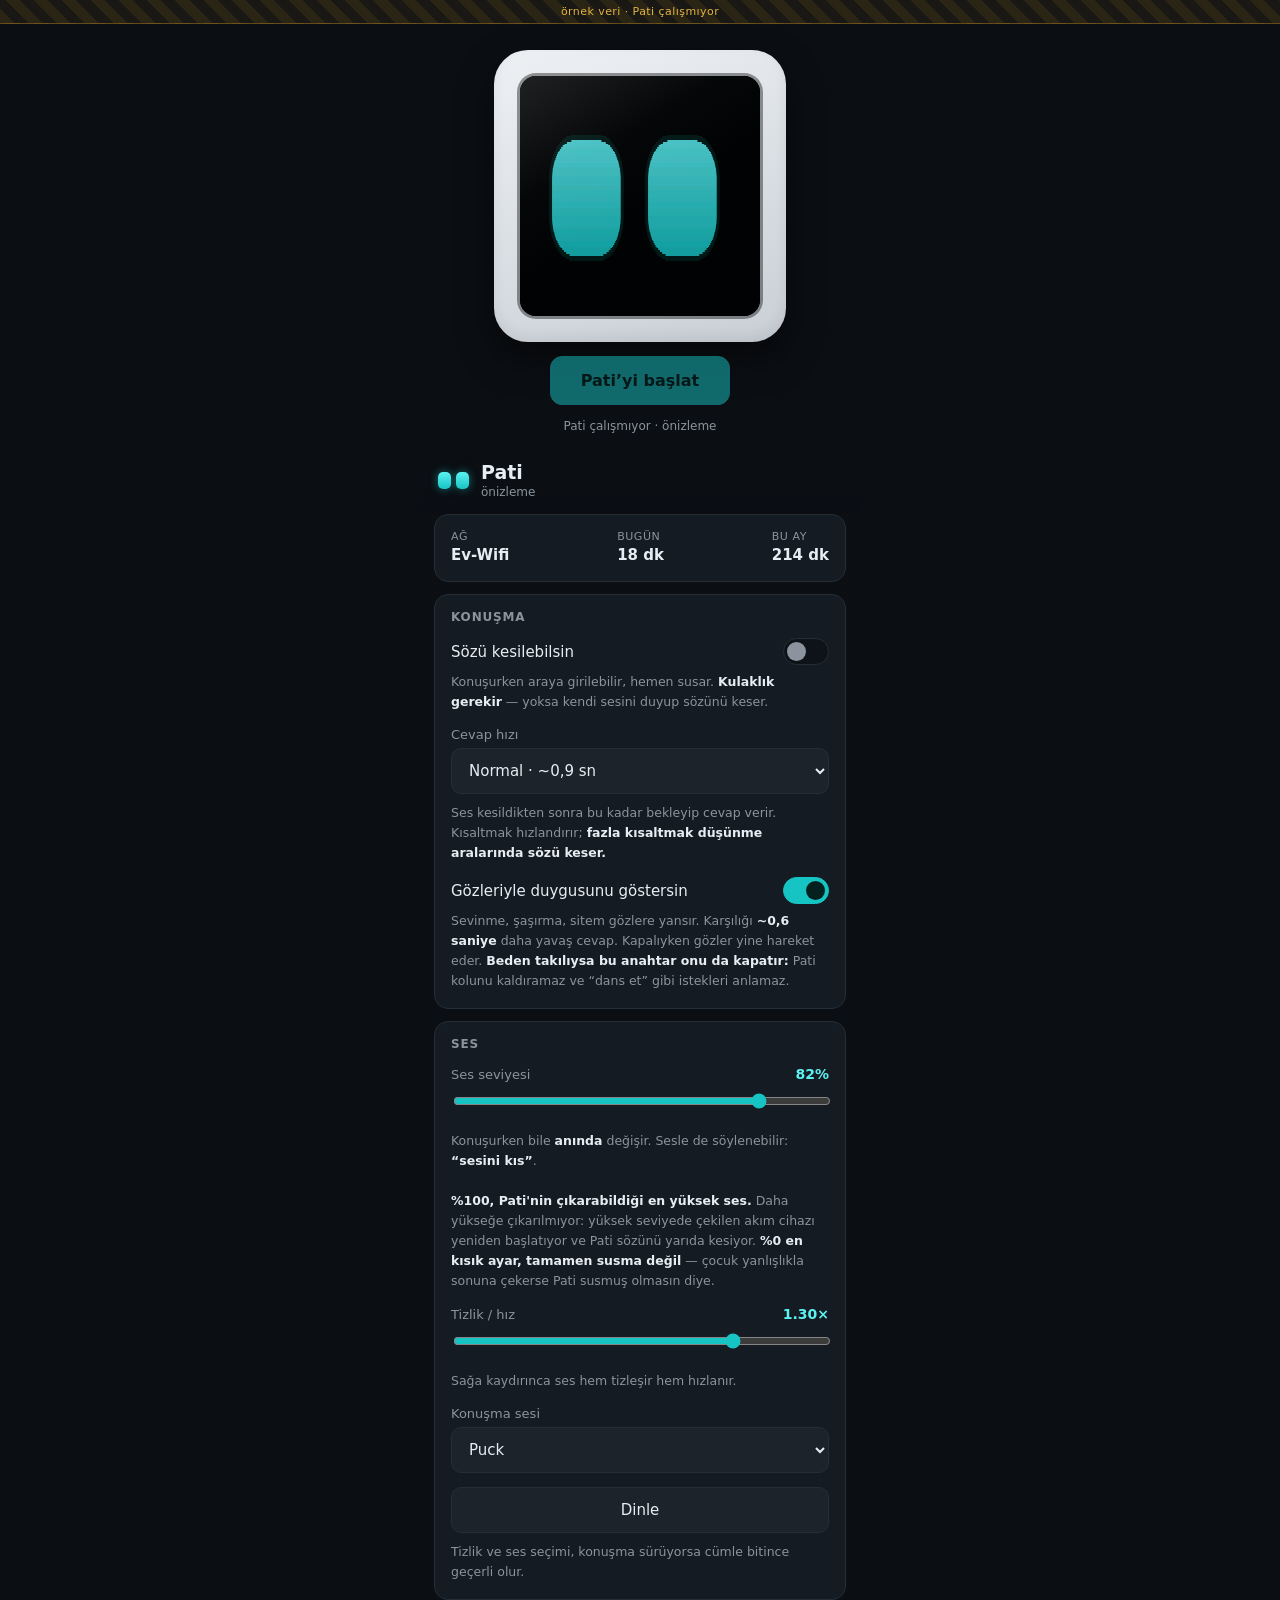
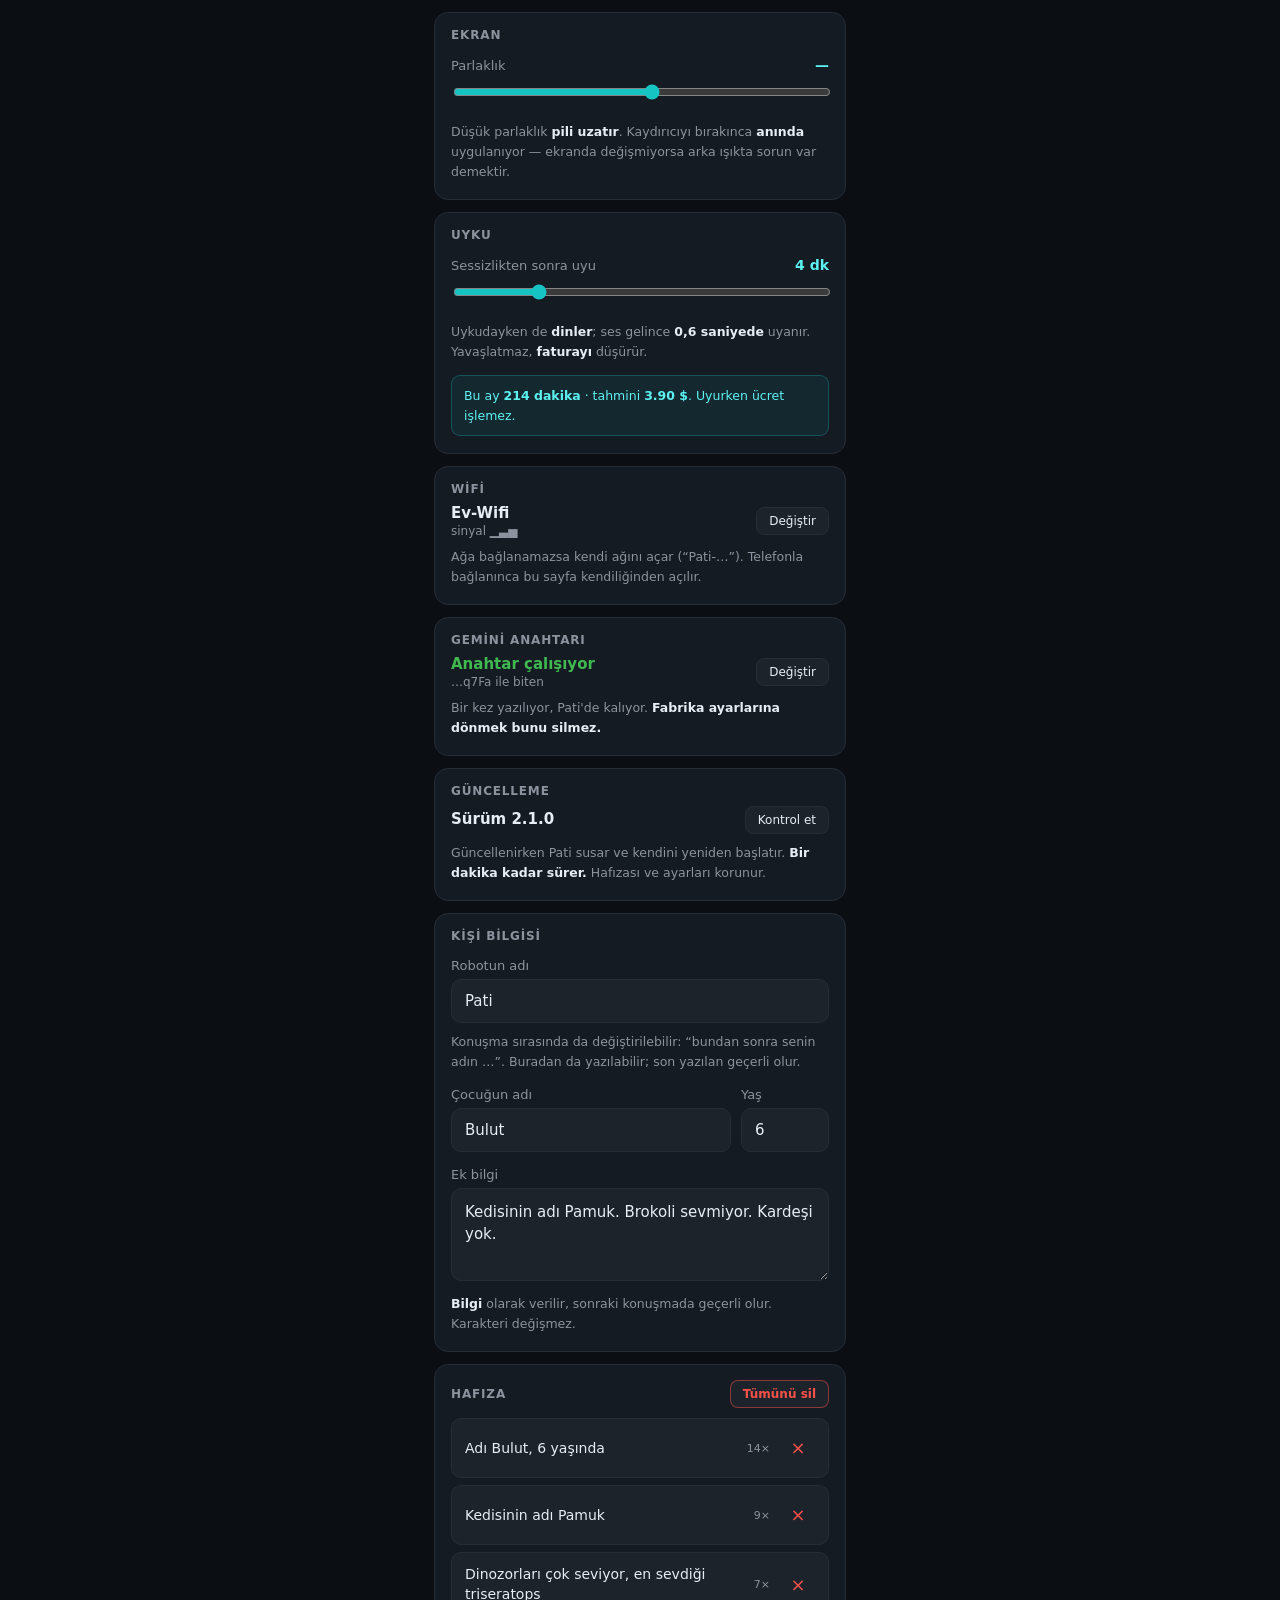
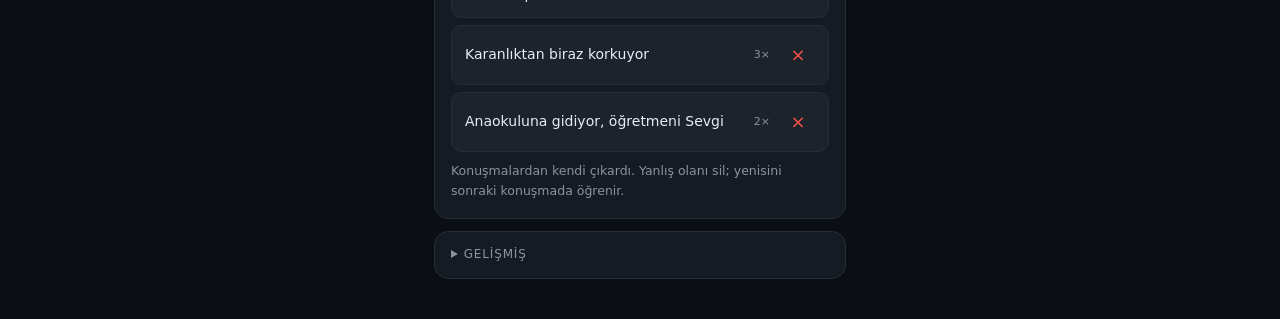
==== commit 54741cac: "Sag/sol yonunu ters cevirme ayari — ileri/geri ayarinin ikizi Kullanici: "ileri/geri harika calisiyo" ====
--- a/panel/index.html
+++ b/panel/index.html
@@ -213,6 +213,23 @@
         🔴 <b>Bu ayar “fabrika ayarlarına dön” dendiğinde silinmez.</b>
         Kol yönüyle aynı yerde saklanıyor: kaybolursa çocuk çubuğu ileri
         itip Pati'yi geri sürer.
+      </p>
+
+      <label class="anahtar">
+        <span>Sağ/sol yönünü ters çevir</span>
+        <input id="donusTers" type="checkbox">
+      </label>
+      <p class="ip">
+        <b>Çubuğu sağa ittiğinizde Pati sola dönüyorsa</b> bunu açın.
+        Bir öncekinin ikizi; ikisi <b>birbirinden bağımsız</b>, çünkü bir
+        gövdede yalnızca ileri/geri, başkasında yalnızca dönüş ters
+        bağlanmış olabilir.
+        <br><br>
+        ⚠️ <b>Pati'nin kendi dönüşlerine dokunmuyor.</b> Konuşurken
+        yaptığı dönüşler zaten her seferinde rastgele yöne başlıyor —
+        düzeltilecek bir şey yok. Bu ayar yalnızca çubuk için.
+        <br><br>
+        🔴 Bu ayar da <b>fabrika ayarlarına dönünce silinmiyor.</b>
       </p>
 
       <label class="kd">
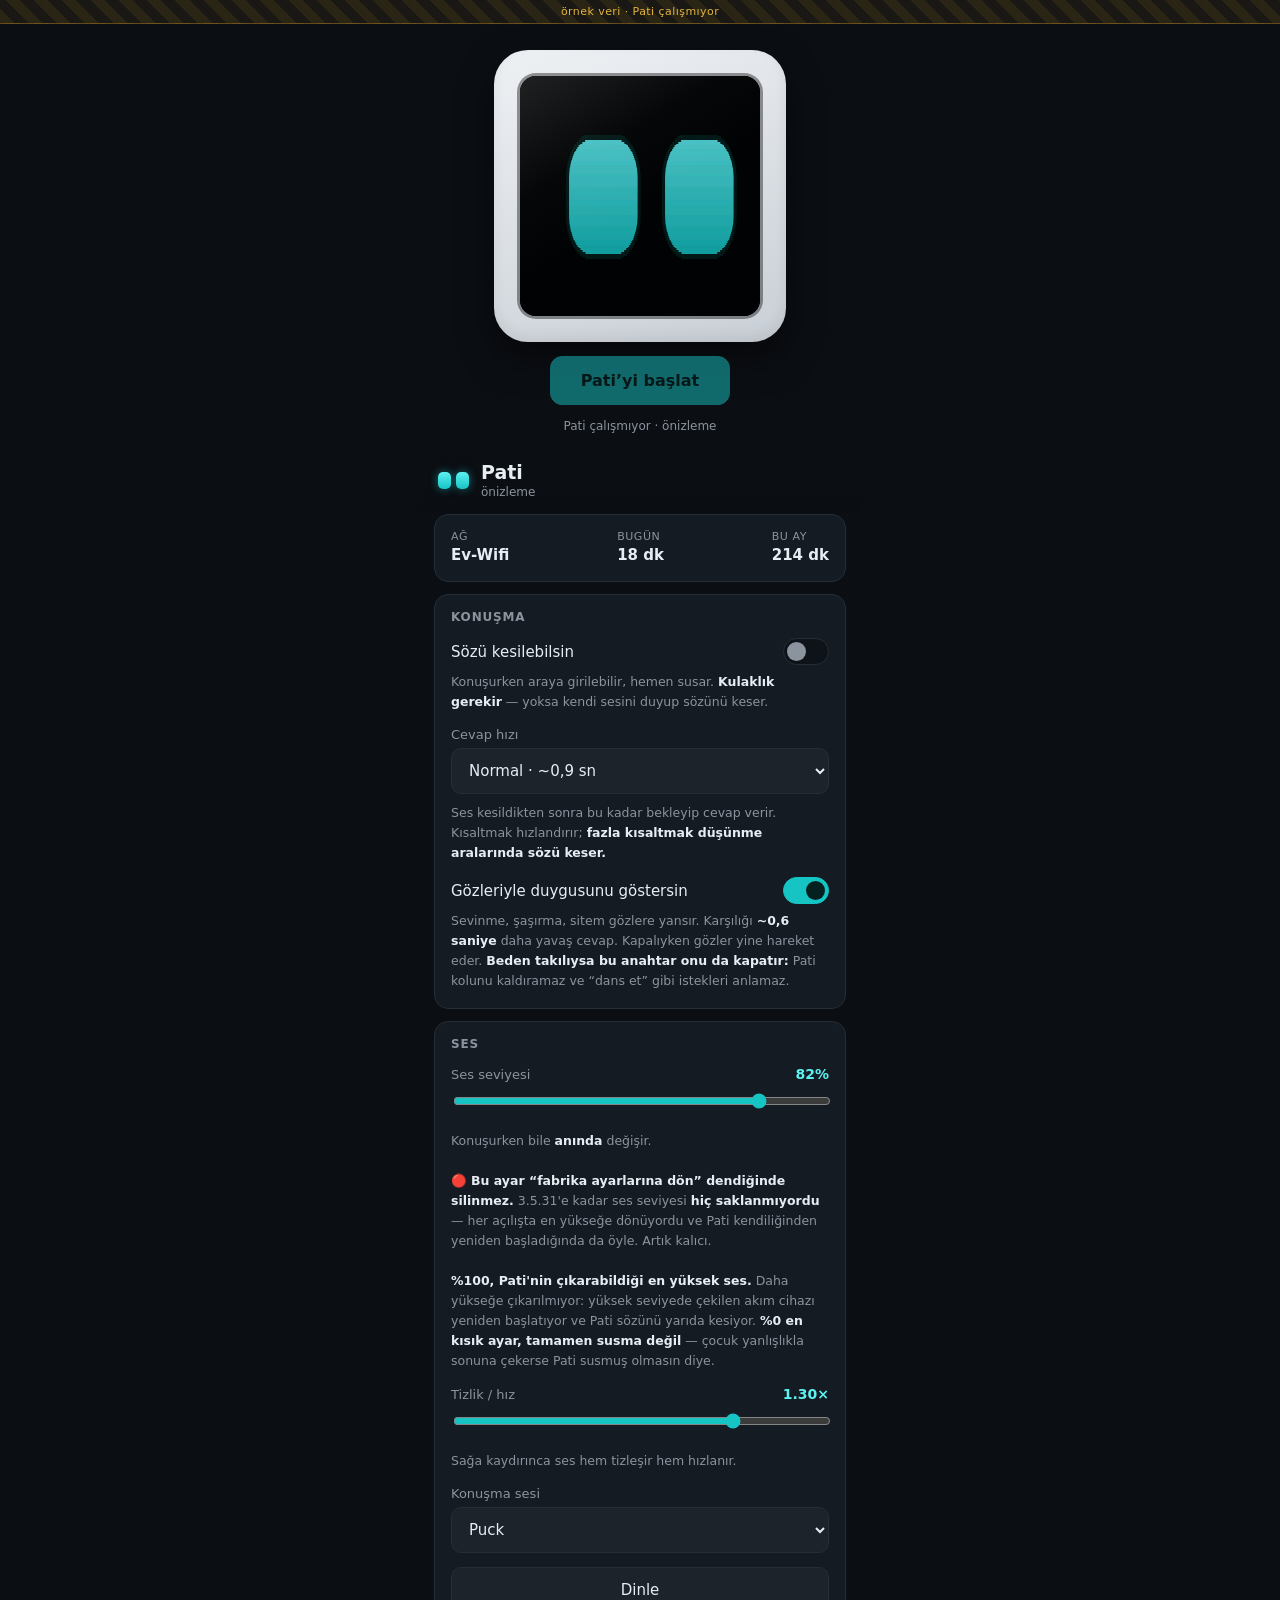
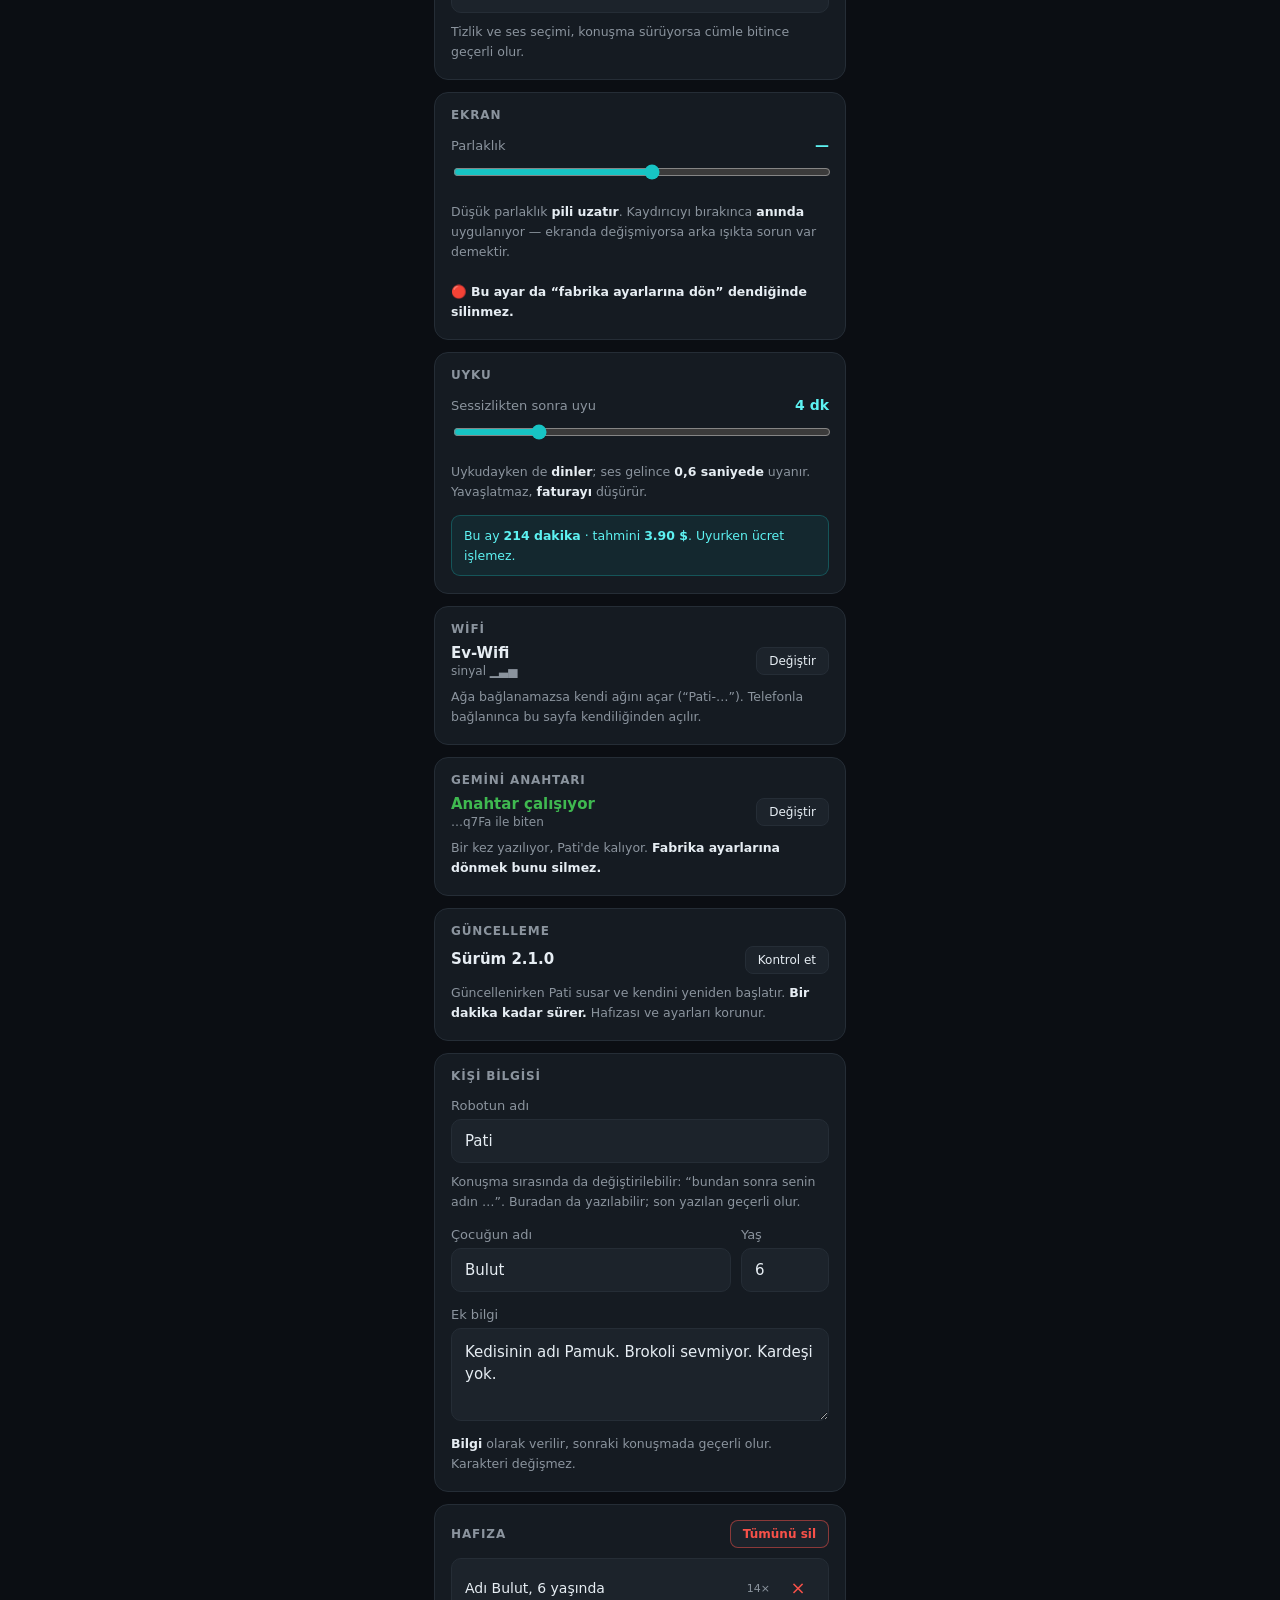
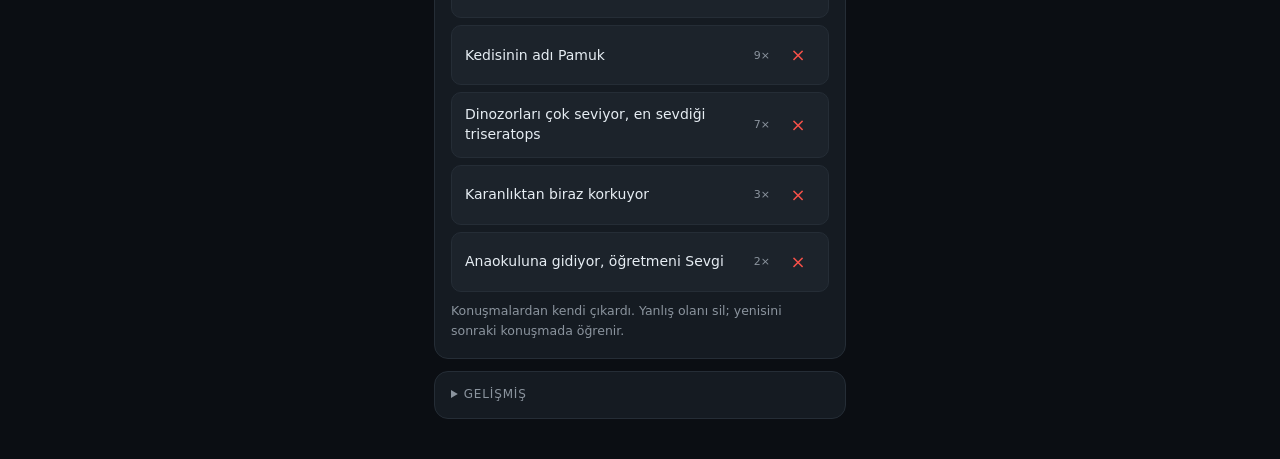
==== commit cbe060a6: "Ses seviyesi ve parlaklik kalici bolume; dokunmatikte dugmeler Kullanicinin istegi: "fabrika ayarlar" ====
--- a/panel/index.html
+++ b/panel/index.html
@@ -387,8 +387,12 @@
         <input id="kSeviye" type="range">
       </label>
       <p class="ip">
-        Konuşurken bile <b>anında</b> değişir. Sesle de söylenebilir:
-        <b>“sesini kıs”</b>.
+        Konuşurken bile <b>anında</b> değişir.
+        <br><br>
+        🔴 <b>Bu ayar “fabrika ayarlarına dön” dendiğinde silinmez.</b>
+        3.5.31'e kadar ses seviyesi <b>hiç saklanmıyordu</b> — her
+        açılışta en yükseğe dönüyordu ve Pati kendiliğinden yeniden
+        başladığında da öyle. Artık kalıcı.
         <br><br>
         <b>%100, Pati'nin çıkarabildiği en yüksek ses.</b> Daha
         yükseğe çıkarılmıyor: yüksek seviyede çekilen akım cihazı
@@ -434,6 +438,8 @@
         Düşük parlaklık <b>pili uzatır</b>. Kaydırıcıyı bırakınca
         <b>anında</b> uygulanıyor — ekranda değişmiyorsa arka ışıkta
         sorun var demektir.
+        <br><br>
+        🔴 <b>Bu ayar da “fabrika ayarlarına dön” dendiğinde silinmez.</b>
       </p>
     </section>
 
@@ -619,6 +625,18 @@
     <details class="kart gelismis">
       <summary>Gelişmiş</summary>
       <button class="tehlike genis" id="fabrika">Fabrika ayarlarına dön</button>
+      <p class="ip">
+        🔴 <b>Şunlar silinmez:</b> kol açı sınırları, kol yönü, sürüş ve
+        dönüş yönü, hız sınırı, <b>ses seviyesi</b> ve
+        <b>ekran parlaklığı</b>.
+        <br><br>
+        İlk dördü bu <b>gövdenin nasıl kablolandığını</b> anlatıyor —
+        kaybolurlarsa kol bir yere çarpar ya da çocuk çubuğu ileri itip
+        Pati'yi geri sürer. Son üçü <b>sizin tercihiniz</b> ve açık
+        isteğiniz üzerine korunuyor. Robotu başka birine verirken bu
+        yedisine <b>panelden elle</b> bakın; sıfırlama onları
+        döndürmüyor.
+      </p>
       <!-- Sürüm yazısı buradan Güncelleme kartına taşındı: sürümün
            tek bir yerde görünmesi gerekiyor ve doğru yer, "yeni sürüm
            var mı" sorusunun sorulduğu yer. -->
--- a/panel/stil.css
+++ b/panel/stil.css
@@ -242,6 +242,39 @@
   -webkit-tap-highlight-color: transparent;
 }
 button:active { transform: scale(.985); }
+
+/* 🔴 TELEFONDA DUGMELER TIKLANMIYORDU — SEBEP CIFT DOKUNUSLA ZOOM.
+ *
+ * Kullanicinin bildirdigi belirti (13.09.2026): telefondan panele
+ * girince jest dugmeleri ("Selam ver", "Zipla", "Sasir"...) ve kol
+ * ok dugmeleri tiklanmiyor; ekran onun yerine yakinlasiyor, uzaklasinca
+ * yine calisiyor.
+ *
+ * Sebep tarayicinin varsayilani: `touch-action` belirtilmemis bir ogede
+ * mobil tarayici CIFT DOKUNUSLA ZOOM'u acik tutuyor. Yani her dokunusu
+ * ~300 ms bekletiyor ("ikinci dokunus gelecek mi?") ve o pencerede ikinci
+ * kez basilirsa tiklama degil YAKINLASMA uretiyor. Ust uste jest
+ * denemek tam da bu — bir cocugun (ya da sabirsiz bir parmagin) yapacagi
+ * ilk sey.
+ *
+ * 🔴 TESHISIN KANITI SAYFANIN KENDISINDE DURUYORDU: joystick
+ * calisiyordu ve `touch-action` tanimlayan TEK oge oydu (.joystick,
+ * `none`). Yani soru "hangi ogede sorun var" degil, "hangi ogede bu
+ * satir yok" olunca tek bir sebebe iniyor — tahmine gerek kalmadi.
+ *
+ * `manipulation` = kaydirma ve PARMAKLA BUYUTME kaliyor, yalnizca cift
+ * dokunusla zoom gidiyor.
+ *
+ * ⚠️ VIEWPORT'A `user-scalable=no` YAZILMADI ve yazilmamali. Sorun
+ * buyutmek degil, buyutmenin dokunmayi CALMASIYDI; buyutmeyi tumden
+ * kapatmak paneldeki kucuk aciklama yazilarini okuyamayan bir ebeveyni
+ * cezalandirirdi. Hedefe en dar mudahale bu satir. */
+button,
+label,
+select,
+input,
+.anahtar,
+.kd { touch-action: manipulation; }
 button:disabled { opacity: .45; cursor: default; }
 button.genis { width: 100%; margin-top: 14px; }
 button.ince { padding: 6px 12px; font-size: 12px; border-radius: 8px; }
@@ -622,6 +655,22 @@
   .kol-dugme { width: 46px; }
 }
 
+/* ⚠️ IKINCI SEBEP: JEST DUGMELERI PARMAK ICIN KUCUKTU.
+   `.ince` masaustu icin olculmus bir boy (6 px ic kenar, 12 px yazi —
+   yaklasik 26 px yuksek). Bu kartin hemen yukarisinda kol dugmeleri
+   icin yazilmis kural sunu diyor: "52 px, telefonlarda rahat isabet
+   eden en kucuk olcu". Jest dugmeleri o olcunun yarisindaydi.
+
+   Isabetsiz bir dokunus, tekrar denemeyi — yani ikinci dokunusu —
+   davet ediyordu; ustteki zoom hatasini tetikleyen sey de tam olarak
+   oydu. Iki kusur birbirini besliyordu.
+
+   Yalnizca DOKUNMATIKTE buyuyor (`pointer: coarse`): masaustunde on
+   dort dugmenin hepsini buyutmek karti gereksiz yere sisirirdi. */
+@media (pointer: coarse) {
+  .jestler button { min-height: 42px; padding: 10px 14px; font-size: 13px; }
+}
+
 /* Hiz sinirinin GERCEK degeri. Panel 0-100 gosteriyor, cihaz 40-100
    sakliyor; iki sayi farkli oldugu icin gercegi de yaziyoruz. Kucuk ve
    soluk: ebeveynin okudugu sayi ustteki, bu yalnizca teshis icin. */
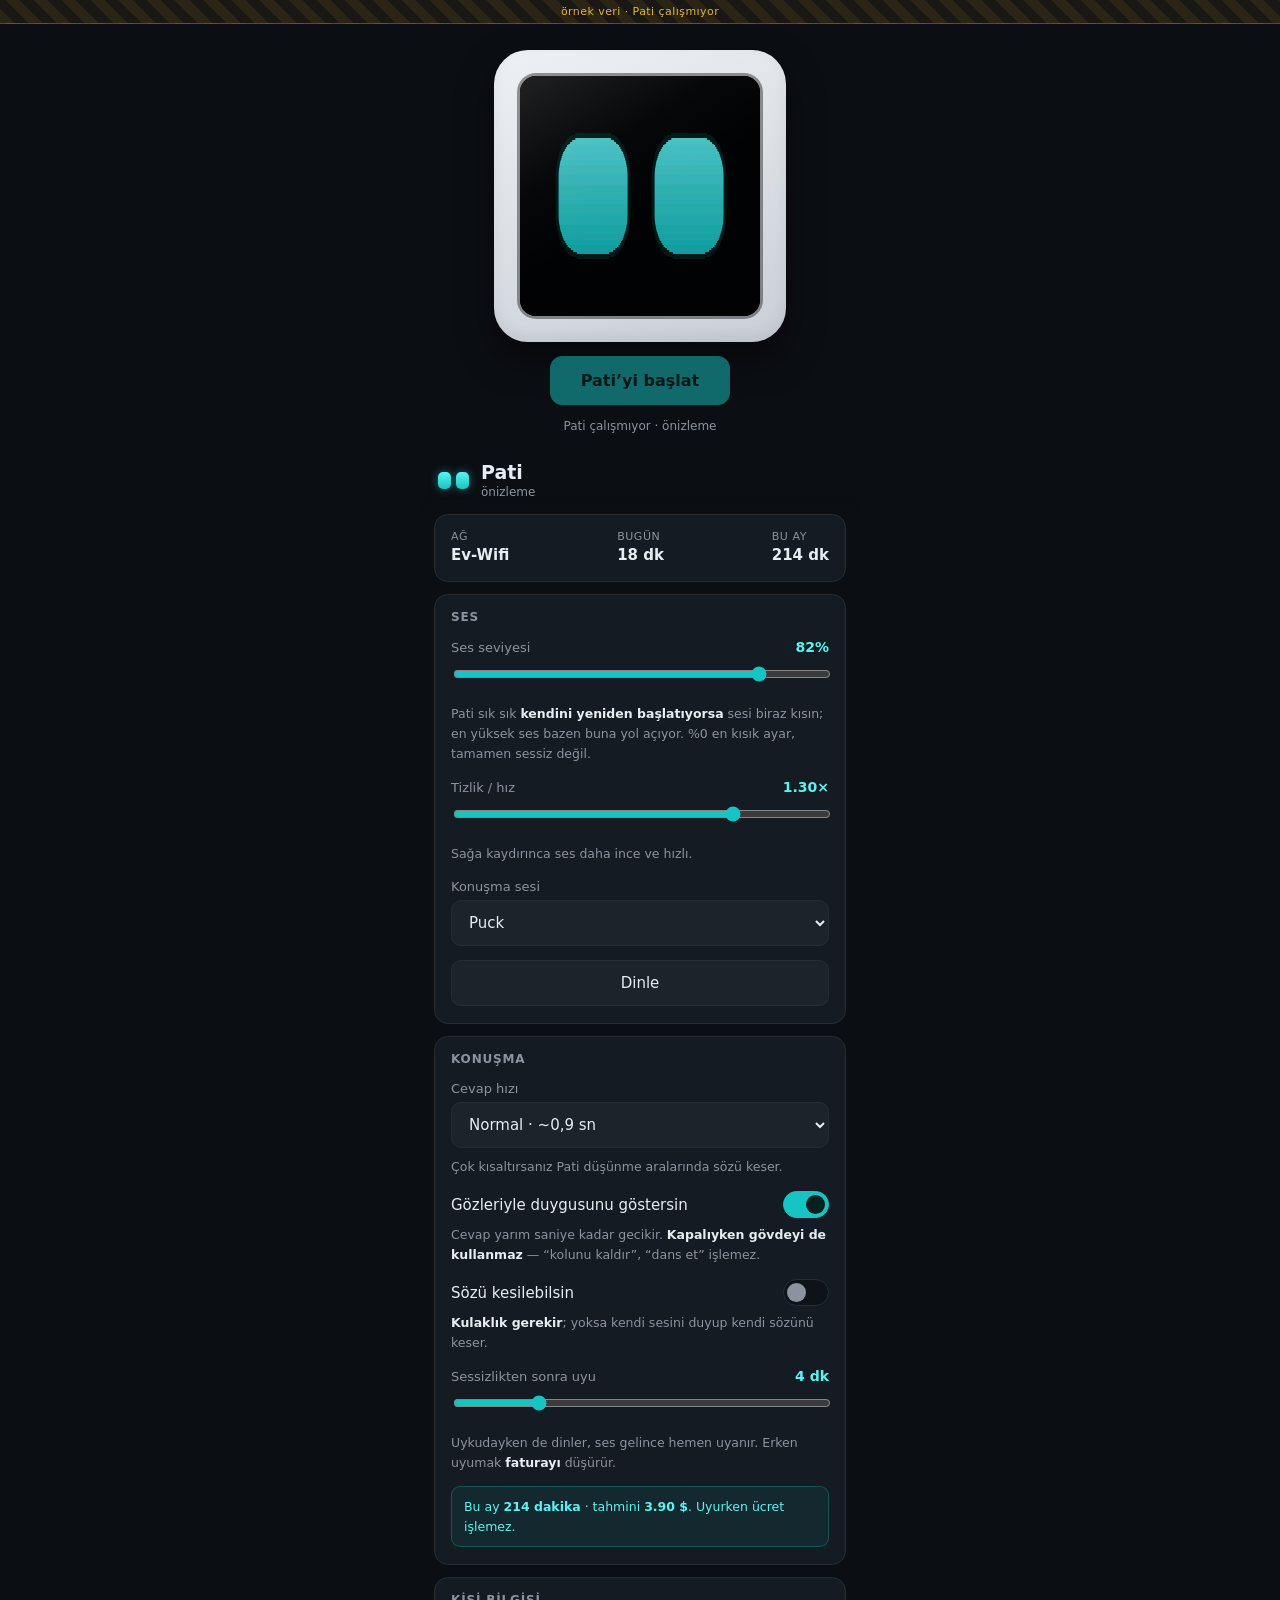
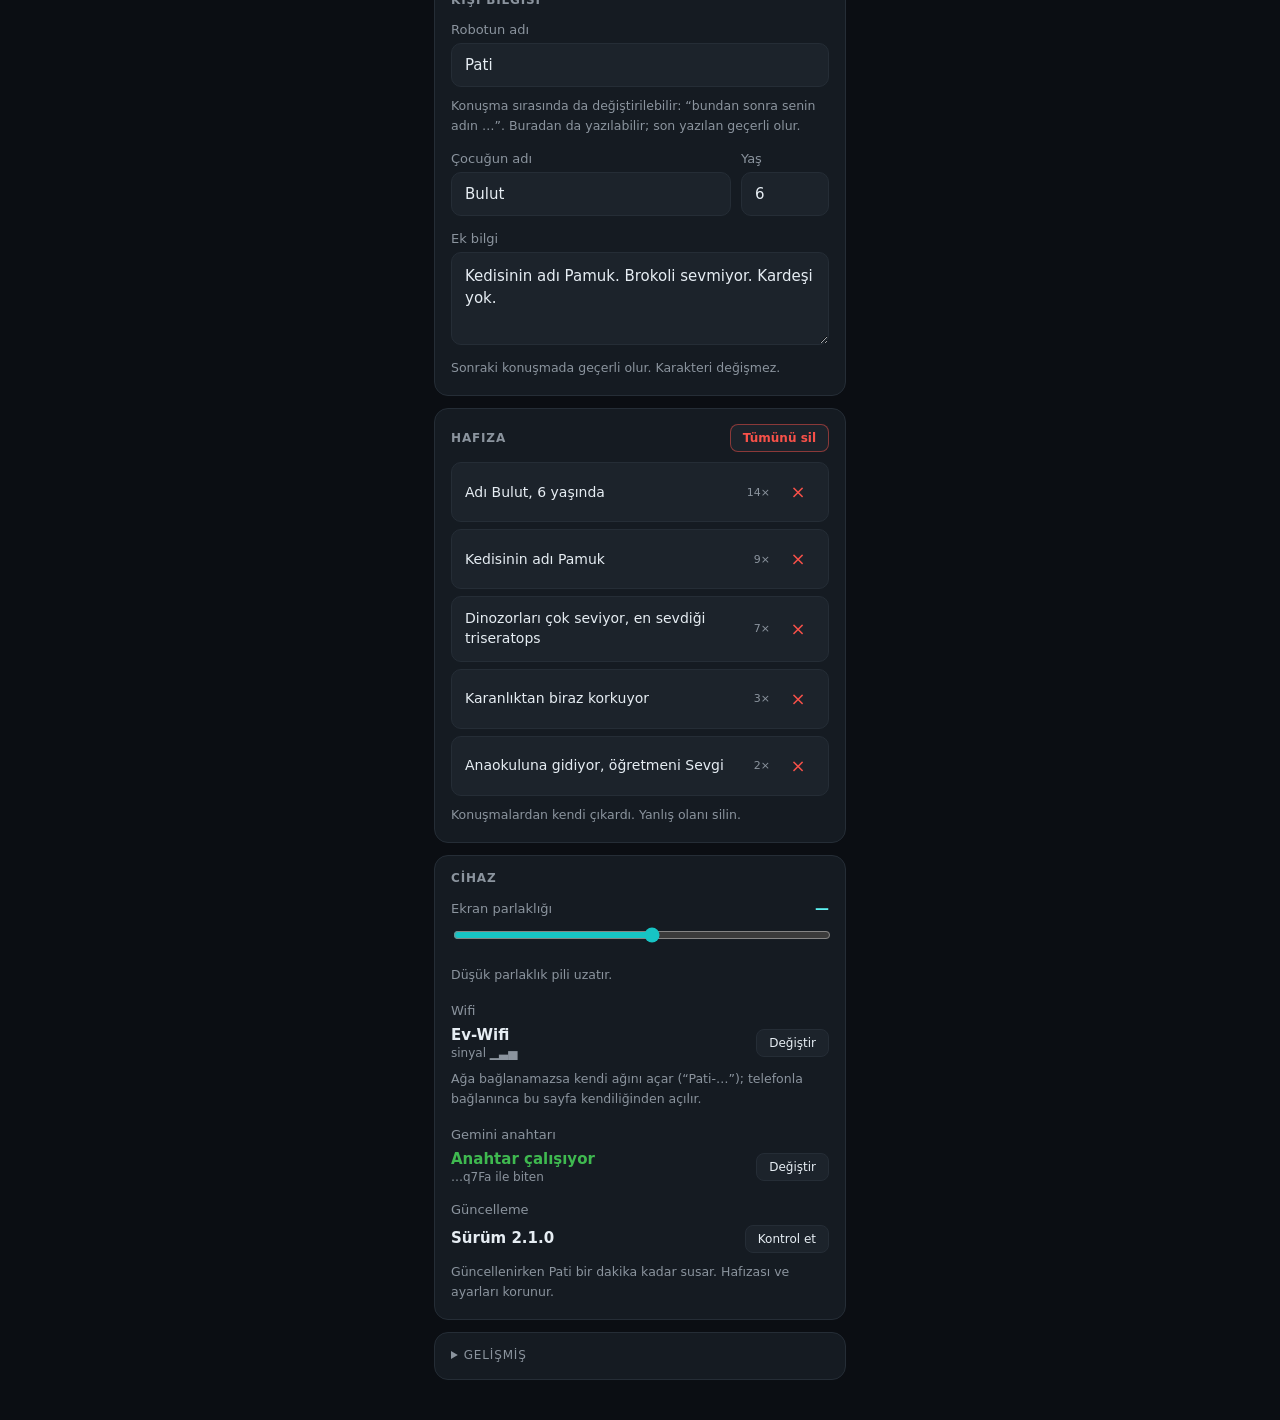
==== commit 21deb0ca: "Panel toparlandi: anne icin yazildi, kurulum katlandi Kullanicinin sikayeti: ayarlar daginik, bir ay" ====
--- a/panel/index.html
+++ b/panel/index.html
@@ -23,6 +23,18 @@
      Açıklamalar iki satırı geçmiyor. Geliştirici araçları burada değil
      (gelistirici.html), ölçüm sayıları da gösterilmiyor — Python hepsini
      prototype/olcumler/ içine yazmaya devam ediyor.
+
+     🔴 13.09.2026'da bu kural YENİDEN uygulandı. Aradaki altı haftada
+     her ayarın altına gerekçe, tarih, "fabrika ayarlarına dönünce
+     silinmez" notu ve "servo / DC motor" gibi sözcükler birikmişti;
+     anne bir ayarı bulmak için üç ekran kaydırıyordu. Kullanıcının
+     sözü: "anne servodan DC motordan ne anlar, kol teker de."
+
+     Kurallar:
+       - Anne ne YAPACAK, o yazılır. Neden öyle olduğu KODA yazılır.
+       - "servo" → kol, "motor" → teker. Teknik ad panelde yok.
+       - Kalıcılık notu yalnızca "Fabrika ayarlarına dön"ün yanında.
+       - Bir kez ayarlanıp unutulan şeyler katlı (details).
      ========================================================================== -->
 
 <main class="sayfa">
@@ -58,10 +70,8 @@
   <div class="kartlar">
 
     <!-- ANAHTAR UYARISI — Pati susmuşsa sebebi burada yazıyor.
-         Kartın kendi içinde de aynı bilgi var ama oraya inmek için
-         sayfayı kaydırmak gerekiyor. Pati konuşmuyorsa anne panele TAM
-         bunun için giriyor; cevabı aramak zorunda kalmamalı.
-         Sorun yokken görünmüyor (hidden). -->
+         Pati konuşmuyorsa anne panele TAM bunun için giriyor; cevabı
+         aramak zorunda kalmamalı. Sorun yokken görünmüyor (hidden). -->
     <div class="uyari" id="anahtarUyari" hidden>
       <b id="anahtarUyariBaslik">—</b>
       <p id="anahtarUyariYazi">—</p>
@@ -84,15 +94,19 @@
     </section>
 
 
-    <!-- KUMANDA — yalnizca beden takiliyken gorunuyor.
-         Beden yoksa kart hic yok: olmayan bir seyin dugmesini gostermek,
-         ebeveyne bozuk oldugunu dusundururdu. -->
+    <!-- ==================================================================
+         KUMANDA — yalnızca beden takılıyken görünüyor.
+
+         Üstte OYUN: çubuk, kollar, hareket düğmeleri, hız. Bunlar her
+         gün kullanılıyor. Altta KATLI "Gövde ayarları": yön çevirme,
+         kol sınırları, kipler — bir kez ayarlanıp unutulan şeyler.
+         13.09.2026'ya kadar hepsi açıktaydı ve kart tek başına iki
+         ekran boyu tutuyordu; anne çubuğu bulmak için kaydırıyordu.
+         ================================================================== -->
     <section class="kart" id="kumandaKart" hidden>
       <h2>Kumanda</h2>
       <p class="ip">
-        Beden takılı. Tekerlekler dönmüyorsa
-        <b>pil yuvasının düğmesine</b> bak — Pati bedeni görüyor ama
-        pilin açık olup olmadığını göremiyor.
+        Tekerlekler dönmüyorsa gövdenin <b>güç düğmesine</b> bakın.
       </p>
 
       <div class="kumanda">
@@ -104,9 +118,9 @@
                   aria-label="Sol kolu indir">▼</button>
         </div>
 
-        <!-- Parmak birakilinca topuz ortaya donuyor VE sifir gonderiliyor.
-             Ama guvenlik ona bagli degil: firmware'in olu adam
-             zamanlayicisi komut kesilirse motorlari zaten durduruyor. -->
+        <!-- Parmak bırakılınca topuz ortaya dönüyor VE sıfır gönderiliyor.
+             Güvenlik ona bağlı değil: firmware'in ölü adam zamanlayıcısı
+             komut kesilirse tekerleri zaten durduruyor. -->
         <div class="joystick" id="joystick" role="application"
              aria-label="Pati'yi sür">
           <span class="joy-ok joy-ust">▲</span>
@@ -136,14 +150,11 @@
         <button class="ikincil ince" data-jest="dinlen">Dinlen</button>
       </div>
 
-      <!-- TEKERLEK KULLANAN JESTLER AYRI SATIRDA ve `data-teker`
-           isaretli. Alttaki anahtar kapatilinca bunlar sonuyor —
-           basip hicbir sey olmamasi, cocuga dugmenin bozuk oldugunu
-           dusundururdu.
-
-           Hepsi YERINDE donuyor: iki tekerlek ters yonde, Pati yer
-           degistirmiyor. Bu bir tercih degil, jest tablosunun
-           yapisi (pati_beden_matematik.hpp). -->
+      <!-- Tekerlek kullanan hareketler AYRI satırda ve `data-teker`
+           işaretli: tekerlekler kapatılınca bunlar sönüyor — basıp
+           hiçbir şey olmaması çocuğa düğmenin bozuk olduğunu
+           düşündürürdü. Hepsi YERİNDE dönüyor; Pati yer değiştirmiyor
+           (pati_beden_matematik.hpp). -->
       <div class="jestler" id="tekerJestleri">
         <button class="ikincil ince" data-jest="sevin" data-teker>Sevin</button>
         <button class="ikincil ince" data-jest="dans" data-teker>Dans et</button>
@@ -161,308 +172,279 @@
         <input id="kBedenHiz" type="range" min="0" max="100" step="5">
       </label>
       <p class="ip">
-        Masada oynanacak bir robot için tam güç fazla. Sınır
-        <b>cihazda</b> uygulanıyor — panel daha fazlasını gönderse bile
-        Pati kabul etmiyor.
+        Masada oynamak için tam güç fazla.
         <!-- Çubuk 0-100 görünüyor ama cihaz 40-100 saklıyor: %40'ın
-             altında tekerlek dönmüyor, sadece ötüyor. İki sayı farklı
-             olduğu için gerçek değeri de yazıyoruz — bir arıza ararken
-             ikisi de görünsün. -->
+             altında tekerlek dönmüyor, sadece ötüyor. Gerçek değer soluk
+             yazıyor — arıza ararken ikisi de görünsün. -->
         <span id="vBedenGercek" class="soluk"></span>
-        <br><br>
-        Varsayılan <b>%50</b>.
-        🔴 <b>Bu ayar “fabrika ayarlarına dön” dendiğinde silinmez.</b>
-        Yani sıfırlama hızı varsayılana döndürmüyor — robotu başka bir
-        çocuğa verirken buraya elle bakın.
-      </p>
-
-      <!-- HER UZUV AYRI, VE ÜÇ HÂL VAR — açma-kapama yetmiyordu.
-           "Kapalı" ile "sadece kumandadan" arasındaki fark, çocuğun
-           elinden kumandayı alıp almamak. İkisi de gerçekten
-           isteniyor, o yüzden anahtar değil seçim. -->
-      <label class="kd">
-        <span class="kd-ust"><span>Tekerlekler</span></span>
-        <select id="kipTekerlek">
-          <option value="2">Açık — Pati kendi de döner</option>
-          <option value="1">Sadece kumandadan</option>
-          <option value="0">Kapalı — motorlar hiç dönmez</option>
-        </select>
-      </label>
-      <p class="ip">
-        <b>Açık:</b> Pati konuşurken arada kendiliğinden dönüyor ve
-        çocuk &ldquo;dans et&rdquo; deyince yapıyor.
-        <b>Sadece kumandadan:</b> yalnızca yukarıdaki çubuk ve
-        düğmeler; Pati kendi kararıyla dönmüyor, sesli komutu da
-        dinlemiyor. <b>Kapalı:</b> motorlar hiç dönmüyor, çubuk da
-        sönüyor.
-      </p>
-
-      <label class="anahtar">
-        <span>İleri/geri yönünü ters çevir</span>
-        <input id="surusTers" type="checkbox">
-      </label>
-      <p class="ip">
-        <b>Çubuğu yukarı ittiğinizde Pati geri gidiyorsa</b> bunu açın.
-        Motor kabloları ters takılmış demektir; bu ayar yönü yazılımdan
-        düzeltir.
-        <br><br>
-        ⚠️ <b>Sağa-sola dönüşe dokunmuyor.</b> Dönüş çubuğun yan
-        hareketinden geliyor; yalnızca ileri/geri yer değiştiriyor —
-        böyle bir gövdede dönüş zaten genelde doğru çalışıyor.
-        <br><br>
-        🔴 <b>Bu ayar “fabrika ayarlarına dön” dendiğinde silinmez.</b>
-        Kol yönüyle aynı yerde saklanıyor: kaybolursa çocuk çubuğu ileri
-        itip Pati'yi geri sürer.
-      </p>
-
-      <label class="anahtar">
-        <span>Sağ/sol yönünü ters çevir</span>
-        <input id="donusTers" type="checkbox">
-      </label>
-      <p class="ip">
-        <b>Çubuğu sağa ittiğinizde Pati sola dönüyorsa</b> bunu açın.
-        Bir öncekinin ikizi; ikisi <b>birbirinden bağımsız</b>, çünkü bir
-        gövdede yalnızca ileri/geri, başkasında yalnızca dönüş ters
-        bağlanmış olabilir.
-        <br><br>
-        ⚠️ <b>Pati'nin kendi dönüşlerine dokunmuyor.</b> Konuşurken
-        yaptığı dönüşler zaten her seferinde rastgele yöne başlıyor —
-        düzeltilecek bir şey yok. Bu ayar yalnızca çubuk için.
-        <br><br>
-        🔴 Bu ayar da <b>fabrika ayarlarına dönünce silinmiyor.</b>
-      </p>
-
-      <label class="kd">
-        <span class="kd-ust"><span>Kollar</span></span>
-        <select id="kipKol">
-          <option value="2">Açık — konuşurken kendi oynatır</option>
-          <option value="1">Sadece kumandadan</option>
-          <option value="0">Kapalı — servolar hiç oynamaz</option>
-        </select>
-      </label>
-      <p class="ip">
-        <b>Açık:</b> Pati konuşurken kollarını kendiliğinden oynatıyor
-        ve &ldquo;kolunu kaldır&rdquo; deyince kaldırıyor.
-        <b>Kapalı:</b> kollar dinlenme konumuna inip susuyor — servolar
-        akım çekmiyor, hiç ses çıkarmıyor.
-      </p>
-
-      <label class="anahtar">
-        <span>Kol yönünü ters çevir</span>
-        <input id="kolTers" type="checkbox">
-      </label>
-      <p class="ip">
-        <b>“Kolunu kaldır” deyince kol aşağı iniyorsa</b> bunu açın.
-        Servolar ters monte edilmiş demektir; bu ayar yönü yazılımdan
-        düzeltir. İkinci gövdede gerekiyor, ilkinde gerekmiyor.
-        <br><br>
-        🔴 <b>Bu ayar “fabrika ayarlarına dön” dendiğinde silinmez.</b>
-        Kol aralıklarıyla aynı yerde saklanıyor: unutulup yeniden
-        ayarlanmazsa kol ters yöne gidip <b>bir yere çarpar</b> ve servo
-        bozulur.
-      </p>
-
-      <!-- KOL ARALIKLARI — mekanik sınır, süs değil. -->
-      <label class="kd">
-        <span class="kd-ust"><span>Sol kol en az</span><b id="vKolSolAz">—</b></span>
-        <input id="kKolSolAz" type="range" min="0" max="100" step="5">
-      </label>
-      <label class="kd">
-        <span class="kd-ust"><span>Sol kol en çok</span><b id="vKolSolCok">—</b></span>
-        <input id="kKolSolCok" type="range" min="0" max="100" step="5">
-      </label>
-      <label class="kd">
-        <span class="kd-ust"><span>Sağ kol en az</span><b id="vKolSagAz">—</b></span>
-        <input id="kKolSagAz" type="range" min="0" max="100" step="5">
-      </label>
-      <label class="kd">
-        <span class="kd-ust"><span>Sağ kol en çok</span><b id="vKolSagCok">—</b></span>
-        <input id="kKolSagCok" type="range" min="0" max="100" step="5">
-      </label>
-      <p class="ip">
-        Kolun gidebileceği aralık. <b>Çubuğu bırakınca kol oraya
-        gidiyor</b> — böylece bir yere çarpıp çarpmadığını görerek
-        ayarlayabilirsiniz.
-        <br><br>
-        Sol kol aşağıda <b>tekerleğe</b>, yukarıda <b>üstteki kabloya</b>
-        çarpabiliyor; o yüzden dar geliyor (%10–%70). Sağ kolun önünde
-        bir şey yok. Yanlış ayarlanırsa kol bir yere dayanır, servo
-        dönmeye çalışıp durur, ısınır ve <b>bozulur</b> — belirtisi
-        sürekli bir vızıltıdır.
-        <br><br>
-        🔴 <b>Bu dört ayar “fabrika ayarlarına dön” dendiğinde
-        silinmez.</b> Ayrı bir yerde saklanıyorlar: unutulup yeniden
-        ayarlanmazsa bedeli donanım oluyor.
-      </p>
-
-
-      <p class="ip">
-        <b>Pati yürüyemez ve yürümeyi denemez.</b> Kendiliğinden
-        yaptığı her hareket <b>yerinde dönmek</b>: iki tekerlek ters
-        yönde gider, yani Pati yer değiştirmez ve masadan düşemez.
-        Çocuk &ldquo;ileri git&rdquo; derse Pati gitmiyor,
-        yürüyemediğini söylüyor ve bu çubuğu gösteriyor.
-      </p>
-    </section>
-
-    <!-- BEDEN VARDI, ŞİMDİ YOK.
-         Kumanda kartı beden yokken hiç görünmüyor ve bu doğru: beden
-         almamış birine olmayan bir şeyin düğmelerini göstermek
-         yanlış olurdu. Ama beden BU AÇILIŞTA takılmışsa ve şimdi
-         yoksa, sebebi büyük ihtimalle gevşek bir kablo — kart sessizce
-         kaybolduğu için ebeveyn bunu "panel bozuldu" diye okur. -->
+      </p>
+
+      <p class="ip">
+        Pati kendi başına yürümez, yalnızca <b>yerinde döner</b> —
+        masadan düşmez. İlerlemek yalnızca bu çubukla.
+      </p>
+
+      <!-- ---------------------------------------------------------------
+           GÖVDE AYARLARI — katlı. Bir kez ayarlanıp unutulan şeyler.
+           --------------------------------------------------------------- -->
+      <details class="katli">
+        <summary>Gövde ayarları</summary>
+
+        <!-- Her uzuv ayrı ve üç hâlli: "kapalı" ile "sadece kumandadan"
+             arasındaki fark, çocuğun elinden kumandayı alıp almamak. -->
+        <label class="kd">
+          <span class="kd-ust"><span>Tekerlekler</span></span>
+          <select id="kipTekerlek">
+            <option value="2">Açık — Pati kendi de döner</option>
+            <option value="1">Sadece kumandadan</option>
+            <option value="0">Kapalı</option>
+          </select>
+        </label>
+        <p class="ip">
+          <b>Sadece kumandadan:</b> Pati kendi kararıyla dönmez,
+          &ldquo;dans et&rdquo; deyince de dönmez.
+        </p>
+
+        <label class="kd">
+          <span class="kd-ust"><span>Kollar</span></span>
+          <select id="kipKol">
+            <option value="2">Açık — konuşurken kendi oynatır</option>
+            <option value="1">Sadece kumandadan</option>
+            <option value="0">Kapalı</option>
+          </select>
+        </label>
+        <p class="ip">
+          <b>Kapalı:</b> kollar dinlenme konumunda durur, hiç ses çıkarmaz.
+        </p>
+
+        <label class="anahtar">
+          <span>İleri/geri yönünü ters çevir</span>
+          <input id="surusTers" type="checkbox">
+        </label>
+        <p class="ip">
+          Çubuğu yukarı itince Pati <b>geri</b> gidiyorsa açın.
+        </p>
+
+        <label class="anahtar">
+          <span>Sağ/sol yönünü ters çevir</span>
+          <input id="donusTers" type="checkbox">
+        </label>
+        <p class="ip">
+          Çubuğu sağa itince Pati <b>sola</b> dönüyorsa açın.
+        </p>
+
+        <label class="anahtar">
+          <span>Kol yönünü ters çevir</span>
+          <input id="kolTers" type="checkbox">
+        </label>
+        <p class="ip">
+          &ldquo;Kolunu kaldır&rdquo; deyince kol <b>aşağı</b> iniyorsa açın.
+        </p>
+
+        <!-- KOL SINIRLARI — mekanik sınır, süs değil. Kaydırıcı
+             bırakılınca kol oraya gidiyor; anne çarpıp çarpmadığını
+             görerek ayarlıyor. -->
+        <label class="kd">
+          <span class="kd-ust"><span>Sol kol en az</span><b id="vKolSolAz">—</b></span>
+          <input id="kKolSolAz" type="range" min="0" max="100" step="5">
+        </label>
+        <label class="kd">
+          <span class="kd-ust"><span>Sol kol en çok</span><b id="vKolSolCok">—</b></span>
+          <input id="kKolSolCok" type="range" min="0" max="100" step="5">
+        </label>
+        <label class="kd">
+          <span class="kd-ust"><span>Sağ kol en az</span><b id="vKolSagAz">—</b></span>
+          <input id="kKolSagAz" type="range" min="0" max="100" step="5">
+        </label>
+        <label class="kd">
+          <span class="kd-ust"><span>Sağ kol en çok</span><b id="vKolSagCok">—</b></span>
+          <input id="kKolSagCok" type="range" min="0" max="100" step="5">
+        </label>
+        <p class="ip">
+          Kolun gidebileceği aralık. Kaydırıcıyı bırakınca kol oraya
+          gider; <b>bir yere çarpıyorsa daraltın</b> — çarpan kol
+          zorlanır ve bozulabilir.
+        </p>
+      </details>
+    </section>
+
+    <!-- BEDEN VARDI, ŞİMDİ YOK. Kart sessizce kaybolsaydı anne bunu
+         "panel bozuldu" diye okurdu. -->
     <section class="kart" id="bedenGittiKart" hidden>
-      <h2>Beden çıktı</h2>
-      <p class="ip">
-        Pati bedeni gördü, sonra kayboldu (<b id="vTakma">0</b> kez
-        takıldı). Genelde sebebi <b>gevşek bir jumper</b> —
-        özellikle toprak ucu. Takınca kumanda bölümü kendiliğinden
-        geri geliyor.
-      </p>
-    </section>
-
-    <!-- KONUŞMA — panelin en üstünde, en sık değişen ayarlar olduğu için.
-         Üçü de setup mesajında gidiyor, yani çalışan oturumda değişmiyor;
-         GoAway yenilemesiyle tur arasında uygulanıyor (ölçüldü 568 ms,
-         hafıza korunuyor). -->
+      <h2>Gövde çıktı</h2>
+      <p class="ip">
+        Pati gövdeyi gördü, sonra kayboldu (<b id="vTakma">0</b> kez
+        takıldı). Genelde <b>gevşek bir kablo</b>. Takınca kumanda
+        kendiliğinden geri gelir.
+      </p>
+    </section>
+
+
+    <!-- ================================================================== -->
+    <section class="kart">
+      <h2>Ses</h2>
+
+      <label class="kd">
+        <span class="kd-ust"><span>Ses seviyesi</span><b id="vSeviye">—</b></span>
+        <input id="kSeviye" type="range">
+      </label>
+      <!-- Çökme uyarısı ANNE DİLİNDE: "brownout" değil, "kendini yeniden
+           başlatıyor". Yapması gereken tek şey yazıyor. Aralığın
+           kendisi cihazdan geliyor (pati.js · seviyeYaz), yani %100
+           gerçekten çıkabilen en yüksek ses — panel yalan söylemiyor. -->
+      <p class="ip">
+        Pati sık sık <b>kendini yeniden başlatıyorsa</b> sesi biraz
+        kısın; en yüksek ses bazen buna yol açıyor.
+        %0 en kısık ayar, tamamen sessiz değil.
+      </p>
+
+      <label class="kd">
+        <span class="kd-ust"><span>Tizlik / hız</span><b id="vHiz">—</b></span>
+        <input id="kHiz" type="range">
+      </label>
+      <p class="ip">
+        Sağa kaydırınca ses daha ince ve hızlı.
+      </p>
+
+      <label class="kd">
+        <span class="kd-ust"><span>Konuşma sesi</span></span>
+        <select id="sSes"></select>
+      </label>
+      <button id="dene" class="ikincil genis">Dinle</button>
+    </section>
+
+
+    <!-- ==================================================================
+         KONUŞMA — cevap hızı, gözler, sözü kesme, uyku.
+         Uyku eskiden ayrı karttı; tek kaydırıcı için bir kart fazlaydı
+         ve konusu da bu: Pati sessizlikte ne yapar.
+         ================================================================== -->
     <section class="kart">
       <h2>Konuşma</h2>
 
-      <label class="anahtar">
-        <span>Sözü kesilebilsin</span>
-        <input id="sozKesme" type="checkbox">
-      </label>
-      <p class="ip">
-        Konuşurken araya girilebilir, hemen susar.
-        <b>Kulaklık gerekir</b> — yoksa kendi sesini duyup sözünü keser.
-      </p>
-
       <label class="kd">
         <span class="kd-ust"><span>Cevap hızı</span></span>
-        <!-- "Normal" = Google varsayılanı; `silenceDurationMs` hiç
-             gönderilmiyor. Karşılığı ÖLÇÜLDÜ: ~920 ms
-             (NOTLAR.md — metin modu 835 ms, sesli mod 1757 ms, fark). -->
+        <!-- "Normal" = Google varsayılanı; ~920 ms ölçüldü (NOTLAR.md).
+             500 = firmware varsayılanı; listede olmalı, yoksa kutu boş
+             görünüyor. -->
         <select id="vadSecim">
           <option value="">Normal · ~0,9 sn</option>
           <option value="800">0,8 sn</option>
           <option value="600">0,6 sn</option>
-          <!-- 500 = firmware varsayilani (Kconfig PATI_VAD_SESSIZLIK_MS).
-               Listede YOKTU ve kutu bos gorunuyordu: select'e listede
-               olmayan bir deger yazilinca tarayici hicbir sey secmiyor.
-               Ebeveyn kendi ayarini goremiyordu. -->
           <option value="500">0,5 sn</option>
           <option value="400">0,4 sn — hızlı</option>
           <option value="300">0,3 sn — en hızlı</option>
         </select>
       </label>
       <p class="ip">
-        Ses kesildikten sonra bu kadar bekleyip cevap verir.
-        Kısaltmak hızlandırır; <b>fazla kısaltmak düşünme aralarında
-        sözü keser.</b>
+        Çok kısaltırsanız Pati düşünme aralarında sözü keser.
       </p>
 
       <label class="anahtar">
         <span>Gözleriyle duygusunu göstersin</span>
         <input id="yuzAcik" type="checkbox">
       </label>
-      <p class="ip">
-        Sevinme, şaşırma, sitem gözlere yansır. Karşılığı
-        <b>~0,6 saniye</b> daha yavaş cevap. Kapalıyken gözler yine
-        hareket eder.
-        <!-- Gizli bağ, yazılmazsa kimse bulamaz: bedeni bildiren
-             prompt ekleri ve `hareket` alanı AYNI araçla gidiyor.
-             Bu anahtar kapalıyken Pati bedeninin farkında olmuyor ve
-             "kolunu kaldır" işlemiyor. Ebeveynin bunu panelde
-             görmesi gerekiyor. -->
-        <b>Beden takılıysa bu anahtar onu da kapatır:</b> Pati kolunu
-        kaldıramaz ve &ldquo;dans et&rdquo; gibi istekleri anlamaz.
-      </p>
-    </section>
-
+      <!-- Gizli bağ: gövdeyi anlatan prompt eki AYNI araçla gidiyor.
+           Bu kapalıyken Pati gövdesinin farkında olmuyor. Anne bunu
+           görmeli. -->
+      <p class="ip">
+        Cevap yarım saniye kadar gecikir. <b>Kapalıyken gövdeyi de
+        kullanmaz</b> — &ldquo;kolunu kaldır&rdquo;, &ldquo;dans et&rdquo;
+        işlemez.
+      </p>
+
+      <label class="anahtar">
+        <span>Sözü kesilebilsin</span>
+        <input id="sozKesme" type="checkbox">
+      </label>
+      <p class="ip">
+        <b>Kulaklık gerekir</b>; yoksa kendi sesini duyup kendi sözünü keser.
+      </p>
+
+      <label class="kd">
+        <span class="kd-ust"><span>Sessizlikten sonra uyu</span><b id="vUyku">—</b></span>
+        <!-- step 0,5: varsayılan 1,5 dk ve tam sayı adımda kaydırıcı
+             bunu gösteremiyordu. -->
+        <input id="kUyku" type="range" min="1" max="15" step="0.5">
+      </label>
+      <p class="ip">
+        Uykudayken de dinler, ses gelince hemen uyanır. Erken uyumak
+        <b>faturayı</b> düşürür.
+      </p>
+      <div class="kutu-bilgi" id="kotaBilgi">—</div>
+    </section>
+
+
+    <!-- ================================================================== -->
     <section class="kart">
-      <h2>Ses</h2>
-
-      <label class="kd">
-        <span class="kd-ust"><span>Ses seviyesi</span><b id="vSeviye">—</b></span>
-        <input id="kSeviye" type="range">
-      </label>
-      <p class="ip">
-        Konuşurken bile <b>anında</b> değişir.
-        <br><br>
-        🔴 <b>Bu ayar “fabrika ayarlarına dön” dendiğinde silinmez.</b>
-        3.5.31'e kadar ses seviyesi <b>hiç saklanmıyordu</b> — her
-        açılışta en yükseğe dönüyordu ve Pati kendiliğinden yeniden
-        başladığında da öyle. Artık kalıcı.
-        <br><br>
-        <b>%100, Pati'nin çıkarabildiği en yüksek ses.</b> Daha
-        yükseğe çıkarılmıyor: yüksek seviyede çekilen akım cihazı
-        yeniden başlatıyor ve Pati sözünü yarıda kesiyor.
-        <b>%0 en kısık ayar, tamamen susma değil</b> — çocuk yanlışlıkla
-        sonuna çekerse Pati susmuş olmasın diye.
-      </p>
-
-      <label class="kd">
-        <span class="kd-ust"><span>Tizlik / hız</span><b id="vHiz">—</b></span>
-        <input id="kHiz" type="range">
-      </label>
-      <p class="ip">
-        Sağa kaydırınca ses hem tizleşir hem hızlanır.
-      </p>
-
-      <label class="kd">
-        <span class="kd-ust"><span>Konuşma sesi</span></span>
-        <select id="sSes"></select>
-      </label>
-      <button id="dene" class="ikincil genis">Dinle</button>
-      <p class="ip">
-        Tizlik ve ses seçimi, konuşma sürüyorsa cümle bitince
-        geçerli olur.
-      </p>
-    </section>
-
-    <!-- Bu kutu "güç tasarrufu" gibi görünüyor ama asıl mesele PARA:
-         ücret dakikayla işliyor ve en büyük kalem sohbet değil boşta
-         beklemek. Uyandırma ölçüldü: 617 ms. -->
+      <h2>Kişi bilgisi</h2>
+
+      <!-- Adı iki taraf da değiştirebiliyor: buradan ya da konuşarak.
+           Son yazılan geçerli. -->
+      <label class="kd">
+        <span class="kd-ust"><span>Robotun adı</span></span>
+        <input id="rAd" type="text" placeholder="Pati">
+      </label>
+      <p class="ip" id="rAdNot">Konuşma sırasında da değiştirilebilir.</p>
+
+      <div class="ikili">
+        <label class="kd">
+          <span class="kd-ust"><span>Çocuğun adı</span></span>
+          <input id="cAd" type="text" placeholder="—">
+        </label>
+        <label class="kd kisa">
+          <span class="kd-ust"><span>Yaş</span></span>
+          <input id="cYas" type="number" min="2" max="12" placeholder="—">
+        </label>
+      </div>
+
+      <label class="kd">
+        <span class="kd-ust"><span>Ek bilgi</span></span>
+        <textarea id="cEk" rows="3"
+          placeholder="Kedisinin adı… sevdikleri… akşam sekizde diş fırçalaması…"></textarea>
+      </label>
+      <!-- Sistem promptu anneye açılmıyor: kişilik kuralları ölçülerek
+           bulundu ve serbest metin onları seyreltiyor. Buradan yazılan,
+           kuralların yanına "bilgi" olarak ekleniyor. -->
+      <p class="ip">
+        Sonraki konuşmada geçerli olur. Karakteri değişmez.
+      </p>
+    </section>
+
+
+    <!-- ================================================================== -->
     <section class="kart">
-      <h2>Ekran</h2>
-      <label class="kd">
-        <span class="kd-ust"><span>Parlaklık</span><b id="vParlaklik">—</b></span>
-        <!-- Taban %5, sıfır değil: sönük bir ekran çocuğa "Pati bozuldu"
-             diye okunuyor. Cihaz da aynı tabanı uyguluyor
-             (pati_ekran.cpp · PARLAKLIK_TABAN) — ikisi ayrışırsa panel
-             seçilebilen bir değer gösterir ve cihaz onu sessizce
-             yükseltir. -->
+      <h2>
+        Hafıza
+        <button id="hepsiniSil" class="tehlike ince">Tümünü sil</button>
+      </h2>
+      <div id="hListe" class="liste"></div>
+      <p class="ip">
+        Konuşmalardan kendi çıkardı. Yanlış olanı silin.
+      </p>
+    </section>
+
+
+    <!-- ==================================================================
+         CİHAZ — ekran, wifi, anahtar, güncelleme. Dördü de kurulum işi;
+         eskiden dört ayrı karttı. Katlı DEĞİL: anahtar uyarısının
+         düğmesi buraya kaydırıyor (pati.js · anahtarKart) ve
+         güncelleme kutusu görünür kalmalı.
+         ================================================================== -->
+    <section class="kart">
+      <h2>Cihaz</h2>
+
+      <label class="kd">
+        <span class="kd-ust"><span>Ekran parlaklığı</span><b id="vParlaklik">—</b></span>
+        <!-- Taban %5, sıfır değil: sönük ekran çocuğa "bozuldu" diye
+             okunuyor. Cihaz aynı tabanı uyguluyor (PARLAKLIK_TABAN). -->
         <input id="kParlaklik" type="range" min="5" max="100" step="5">
       </label>
       <p class="ip">
-        Düşük parlaklık <b>pili uzatır</b>. Kaydırıcıyı bırakınca
-        <b>anında</b> uygulanıyor — ekranda değişmiyorsa arka ışıkta
-        sorun var demektir.
-        <br><br>
-        🔴 <b>Bu ayar da “fabrika ayarlarına dön” dendiğinde silinmez.</b>
-      </p>
-    </section>
-
-    <section class="kart">
-      <h2>Uyku</h2>
-      <label class="kd">
-        <span class="kd-ust"><span>Sessizlikten sonra uyu</span><b id="vUyku">—</b></span>
-        <!-- step 0,5: varsayilan 90 saniye (1,5 dk) ve tam sayi
-             adimda kaydirici bunu gosteremiyordu. Math.round ile
-             "2 dk" yaziyordu — panel gercekte olmayan bir degeri
-             soyluyordu. -->
-        <input id="kUyku" type="range" min="1" max="15" step="0.5">
-      </label>
-      <p class="ip">
-        Uykudayken de <b>dinler</b>; ses gelince <b>0,6 saniyede</b>
-        uyanır. Yavaşlatmaz, <b>faturayı</b> düşürür.
-      </p>
-      <div class="kutu-bilgi" id="kotaBilgi">—</div>
-
-    </section>
-
-    <section class="kart">
-      <h2>Wifi</h2>
+        Düşük parlaklık pili uzatır.
+      </p>
+
+      <div class="alt-baslik">Wifi</div>
       <div class="satir-arasi">
         <div>
           <b id="wAd">—</b>
@@ -470,7 +452,6 @@
         </div>
         <button id="wDegistir" class="ikincil ince">Değiştir</button>
       </div>
-
       <div id="wPanel" hidden>
         <div id="wListe" class="liste"></div>
         <div id="wSifreKutu" hidden>
@@ -487,25 +468,15 @@
         </div>
       </div>
       <p class="ip">
-        Ağa bağlanamazsa kendi ağını açar (“Pati-…”). Telefonla
-        bağlanınca bu sayfa kendiliğinden açılır.
-      </p>
-    </section>
-
-    <!-- GEMİNİ ANAHTARI
-         Pati konuşmak için Google'ın servisini kullanıyor ve bu anahtar
-         onun faturasını kime yazacağını söylüyor. Robotta duruyor,
-         firmware'in içinde DEĞİL — yoksa güncelleme dosyasıyla birlikte
-         herkese açılırdı (pati_anahtar.hpp).
-
-         Giriş kutusu Wifi şifresi gibi düğme arkasında duruyor, ve
-         sebebi aynı: iOS'un captive portal penceresi sayfadaki İLK
-         görünür metin kutusuna kendiliğinden odaklanıyor, klavye
-         açılıyor ve sayfa gezilemez hale geliyor (pati.js §İSTENMEYEN
-         ODAK). Anahtar hiç girilmemişse kutu kendiliğinden açılıyor —
-         anne o an zaten bunun için gelmiş oluyor. -->
-    <section class="kart" id="anahtarKart">
-      <h2>Gemini anahtarı</h2>
+        Ağa bağlanamazsa kendi ağını açar (&ldquo;Pati-…&rdquo;);
+        telefonla bağlanınca bu sayfa kendiliğinden açılır.
+      </p>
+
+      <!-- GEMİNİ ANAHTARI — robotta duruyor, firmware'in içinde değil.
+           Giriş kutusu düğme arkasında: iOS'un captive portal penceresi
+           sayfadaki ilk görünür metin kutusuna odaklanıp klavyeyi açıyor
+           (pati.js §İSTENMEYEN ODAK). -->
+      <div class="alt-baslik" id="anahtarKart">Gemini anahtarı</div>
       <div class="satir-arasi">
         <div>
           <b id="aDurum">—</b>
@@ -513,7 +484,6 @@
         </div>
         <button id="aDegistir" class="ikincil ince">Değiştir</button>
       </div>
-
       <div id="aPanel" hidden>
         <label class="kd">
           <span class="kd-ust"><span>Anahtarı yapıştır</span></span>
@@ -526,27 +496,12 @@
         </label>
         <button id="aKaydet" class="birincil genis">Kaydet</button>
         <p class="ip">
-          <b>aistudio.google.com/apikey</b> adresinden alınıyor.
-          Tamamını kopyalayıp yapıştırın — yarım kopyalanan anahtar
-          kabul edilmez.
-        </p>
-      </div>
-
-      <p class="ip">
-        Bir kez yazılıyor, Pati'de kalıyor.
-        <b>Fabrika ayarlarına dönmek bunu silmez.</b>
-      </p>
-    </section>
-
-    <!-- GÜNCELLEME
-         Pati kendini yeniliyor: bilgisayara takmak, kablo, program
-         yüklemek yok. Yeni sürüm GitHub'da duruyor, Pati oradan
-         indiriyor.
-
-         "Gelişmiş"in içine konmadı: anne bunu bulabilmeli. Ama en üste
-         de konmadı — günlük bir iş değil. -->
-    <section class="kart">
-      <h2>Güncelleme</h2>
+          <b>aistudio.google.com/apikey</b> adresinden alınır; tamamını
+          kopyalayıp yapıştırın.
+        </p>
+      </div>
+
+      <div class="alt-baslik">Güncelleme</div>
       <div class="satir-arasi">
         <div>
           <b id="gSurum">—</b>
@@ -554,92 +509,32 @@
         </div>
         <button id="gBak" class="ikincil ince">Kontrol et</button>
       </div>
-
       <div id="gYeni" hidden>
         <div class="kutu-bilgi" id="gNotlar">—</div>
         <button id="gKur" class="birincil genis">Güncelle</button>
       </div>
-
       <div id="gIlerleme" hidden>
         <div class="cubuk"><div class="cubuk-ic" id="gCubuk"></div></div>
         <p class="ip" id="gYuzde">—</p>
       </div>
-
-      <p class="ip">
-        Güncellenirken Pati susar ve kendini yeniden başlatır.
-        <b>Bir dakika kadar sürer.</b> Hafızası ve ayarları korunur.
-      </p>
-    </section>
-
-    <section class="kart">
-      <h2>Kişi bilgisi</h2>
-
-      <!-- Adı İKİ TARAF DA değiştirebiliyor: buradan yazılarak, ya da
-           konuşma sırasında ("bundan sonra senin adın Osman"). Ayrı bir
-           öncelik kuralı yok, son yazılan geçerli.
-           Boş bırakmak hata değil, varsayılana döndürüyor. -->
-      <label class="kd">
-        <span class="kd-ust"><span>Robotun adı</span></span>
-        <input id="rAd" type="text" placeholder="Pati">
-      </label>
-      <p class="ip" id="rAdNot">Konuşma sırasında da değiştirilebilir.</p>
-
-      <div class="ikili">
-        <label class="kd">
-          <span class="kd-ust"><span>Çocuğun adı</span></span>
-          <input id="cAd" type="text" placeholder="—">
-        </label>
-        <label class="kd kisa">
-          <span class="kd-ust"><span>Yaş</span></span>
-          <input id="cYas" type="number" min="2" max="12" placeholder="—">
-        </label>
-      </div>
-
-      <label class="kd">
-        <span class="kd-ust"><span>Ek bilgi</span></span>
-        <textarea id="cEk" rows="3"
-          placeholder="Kedisinin adı… sevdikleri… akşam sekizde diş fırçalaması…"></textarea>
-      </label>
-      <!-- Sistem promptu ebeveyne açılmıyor. Kişilik kuralları ölçülerek
-           bulundu (soru kuralı: %9 → %86) ve serbest metin onları
-           seyreltiyor. Buradan yazılanlar kuralların YERİNE geçmiyor,
-           ayrı bir başlık altında yanına ekleniyor. -->
-      <p class="ip">
-        <b>Bilgi</b> olarak verilir, sonraki konuşmada geçerli olur.
-        Karakteri değişmez.
-      </p>
-    </section>
-
-    <section class="kart">
-      <h2>
-        Hafıza
-        <button id="hepsiniSil" class="tehlike ince">Tümünü sil</button>
-      </h2>
-      <div id="hListe" class="liste"></div>
-      <p class="ip">
-        Konuşmalardan kendi çıkardı. Yanlış olanı sil; yenisini
-        sonraki konuşmada öğrenir.
-      </p>
-    </section>
-
+      <p class="ip">
+        Güncellenirken Pati bir dakika kadar susar. Hafızası ve ayarları
+        korunur.
+      </p>
+    </section>
+
+
+    <!-- ================================================================== -->
     <details class="kart gelismis">
       <summary>Gelişmiş</summary>
       <button class="tehlike genis" id="fabrika">Fabrika ayarlarına dön</button>
-      <p class="ip">
-        🔴 <b>Şunlar silinmez:</b> kol açı sınırları, kol yönü, sürüş ve
-        dönüş yönü, hız sınırı, <b>ses seviyesi</b> ve
-        <b>ekran parlaklığı</b>.
-        <br><br>
-        İlk dördü bu <b>gövdenin nasıl kablolandığını</b> anlatıyor —
-        kaybolurlarsa kol bir yere çarpar ya da çocuk çubuğu ileri itip
-        Pati'yi geri sürer. Son üçü <b>sizin tercihiniz</b> ve açık
-        isteğiniz üzerine korunuyor. Robotu başka birine verirken bu
-        yedisine <b>panelden elle</b> bakın; sıfırlama onları
-        döndürmüyor.
-      </p>
-      <!-- Sürüm yazısı buradan Güncelleme kartına taşındı: sürümün
-           tek bir yerde görünmesi gerekiyor ve doğru yer, "yeni sürüm
-           var mı" sorusunun sorulduğu yer. -->
+      <!-- Kalıcılık notu YALNIZCA BURADA. Eskiden her ayarın altında
+           "bu ayar silinmez" yazıyordu — anne için gürültüydü; sorunun
+           sorulduğu tek yer bu düğme. -->
+      <p class="ip">
+        Şunlar silinmez: Gemini anahtarı, gövde ayarları (kol sınırları
+        ve yönler), hız sınırı, ses seviyesi, ekran parlaklığı.
+      </p>
     </details>
 
   </div>
--- a/panel/stil.css
+++ b/panel/stil.css
@@ -273,6 +273,7 @@
 label,
 select,
 input,
+summary,
 .anahtar,
 .kd { touch-action: manipulation; }
 button:disabled { opacity: .45; cursor: default; }
@@ -463,6 +464,31 @@
   cursor: pointer;
 }
 .gelismis[open] summary { margin-bottom: 4px; }
+
+/* Kart İÇİNDE katlanan ayar grubu (Kumanda · Gövde ayarları).
+   Bir kez ayarlanıp unutulan şeyler için: kapalıyken tek satır yer
+   tutuyor, kartın günlük kullanılan üst yarısı görünür kalıyor. */
+.katli {
+  margin-top: 16px;
+  border-top: 1px solid var(--cizgi);
+  padding-top: 8px;
+}
+.katli summary {
+  font-size: 13px;
+  color: var(--soluk);
+  cursor: pointer;
+  padding: 6px 0;
+  touch-action: manipulation;
+}
+.katli[open] summary { color: var(--yazi); }
+
+/* Tek kartın içindeki alt bölüm başlığı (Cihaz · Wifi / Anahtar /
+   Güncelleme). h2 değil: kartın kendi başlığıyla karışmasın. */
+.alt-baslik {
+  font-size: 13px;
+  color: var(--soluk);
+  margin-top: 18px;
+}
 
 /* ----------------------------------------------------------------- tost */
 
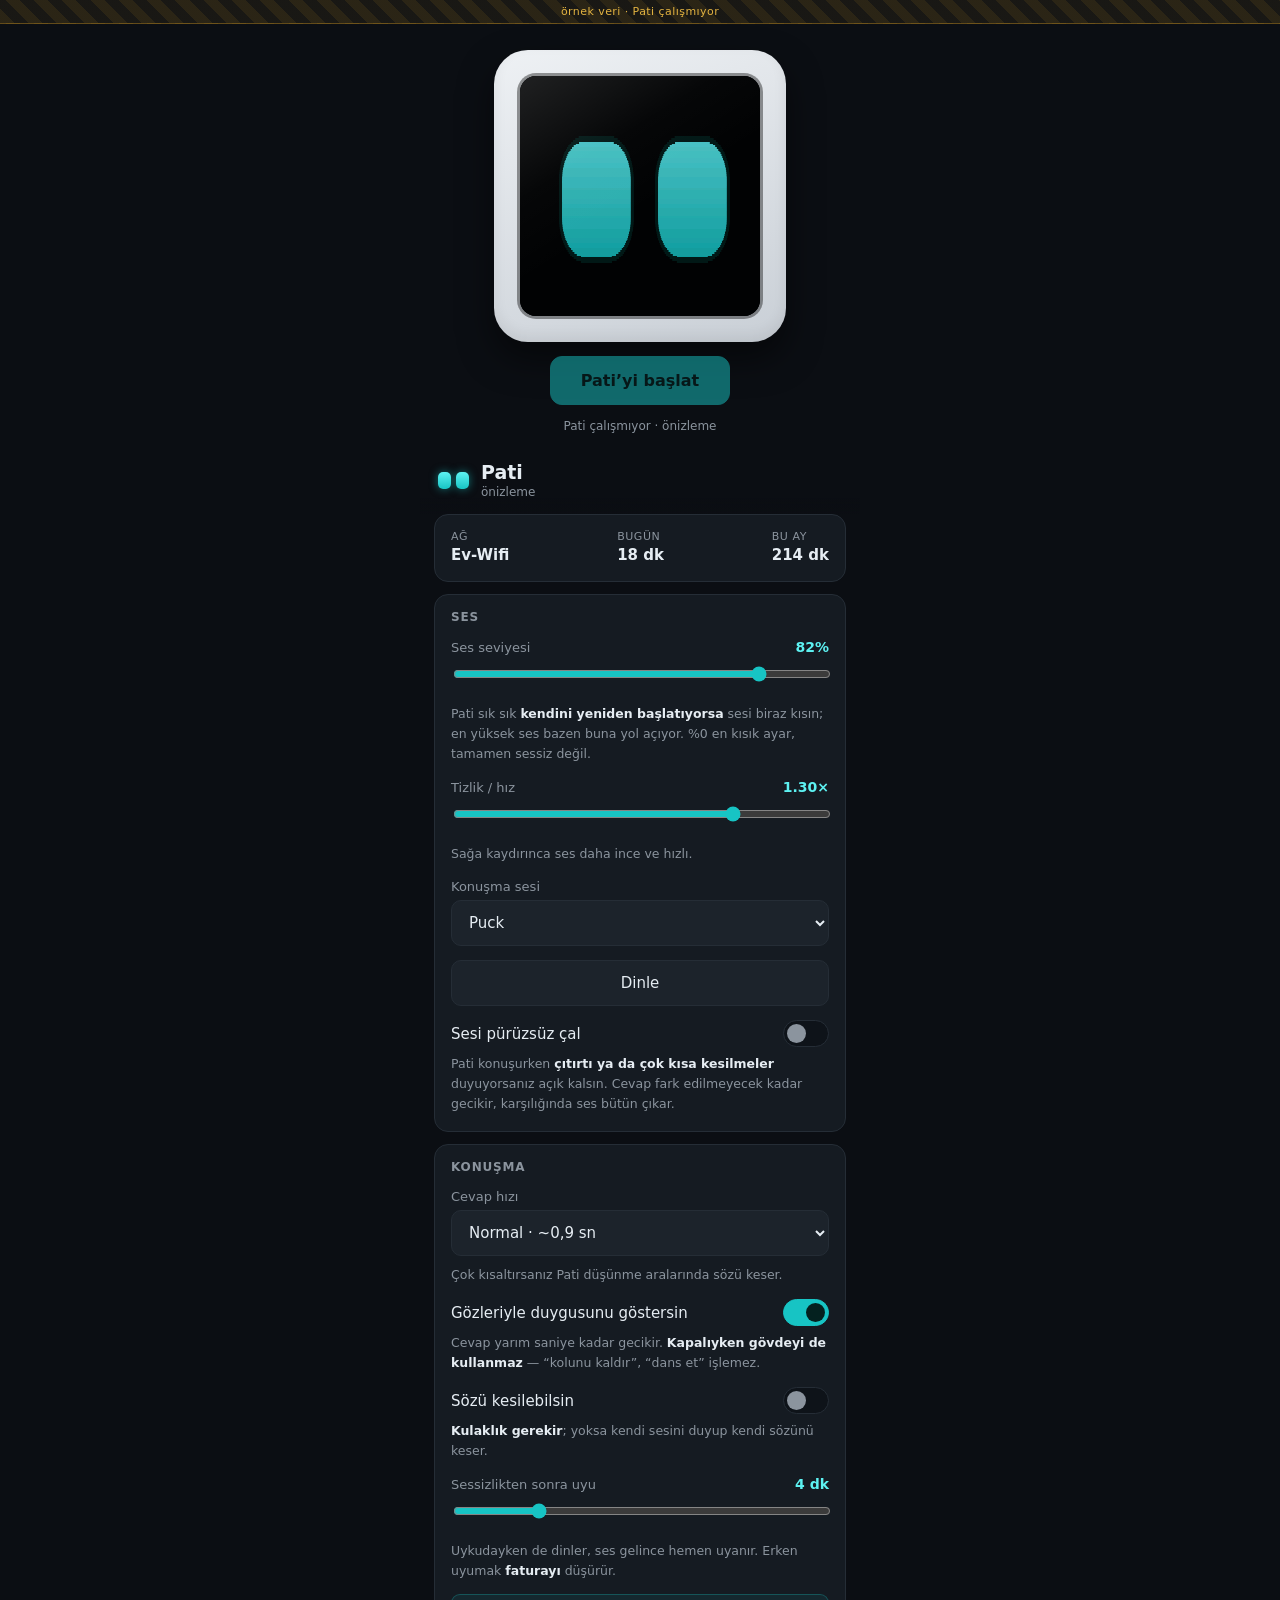
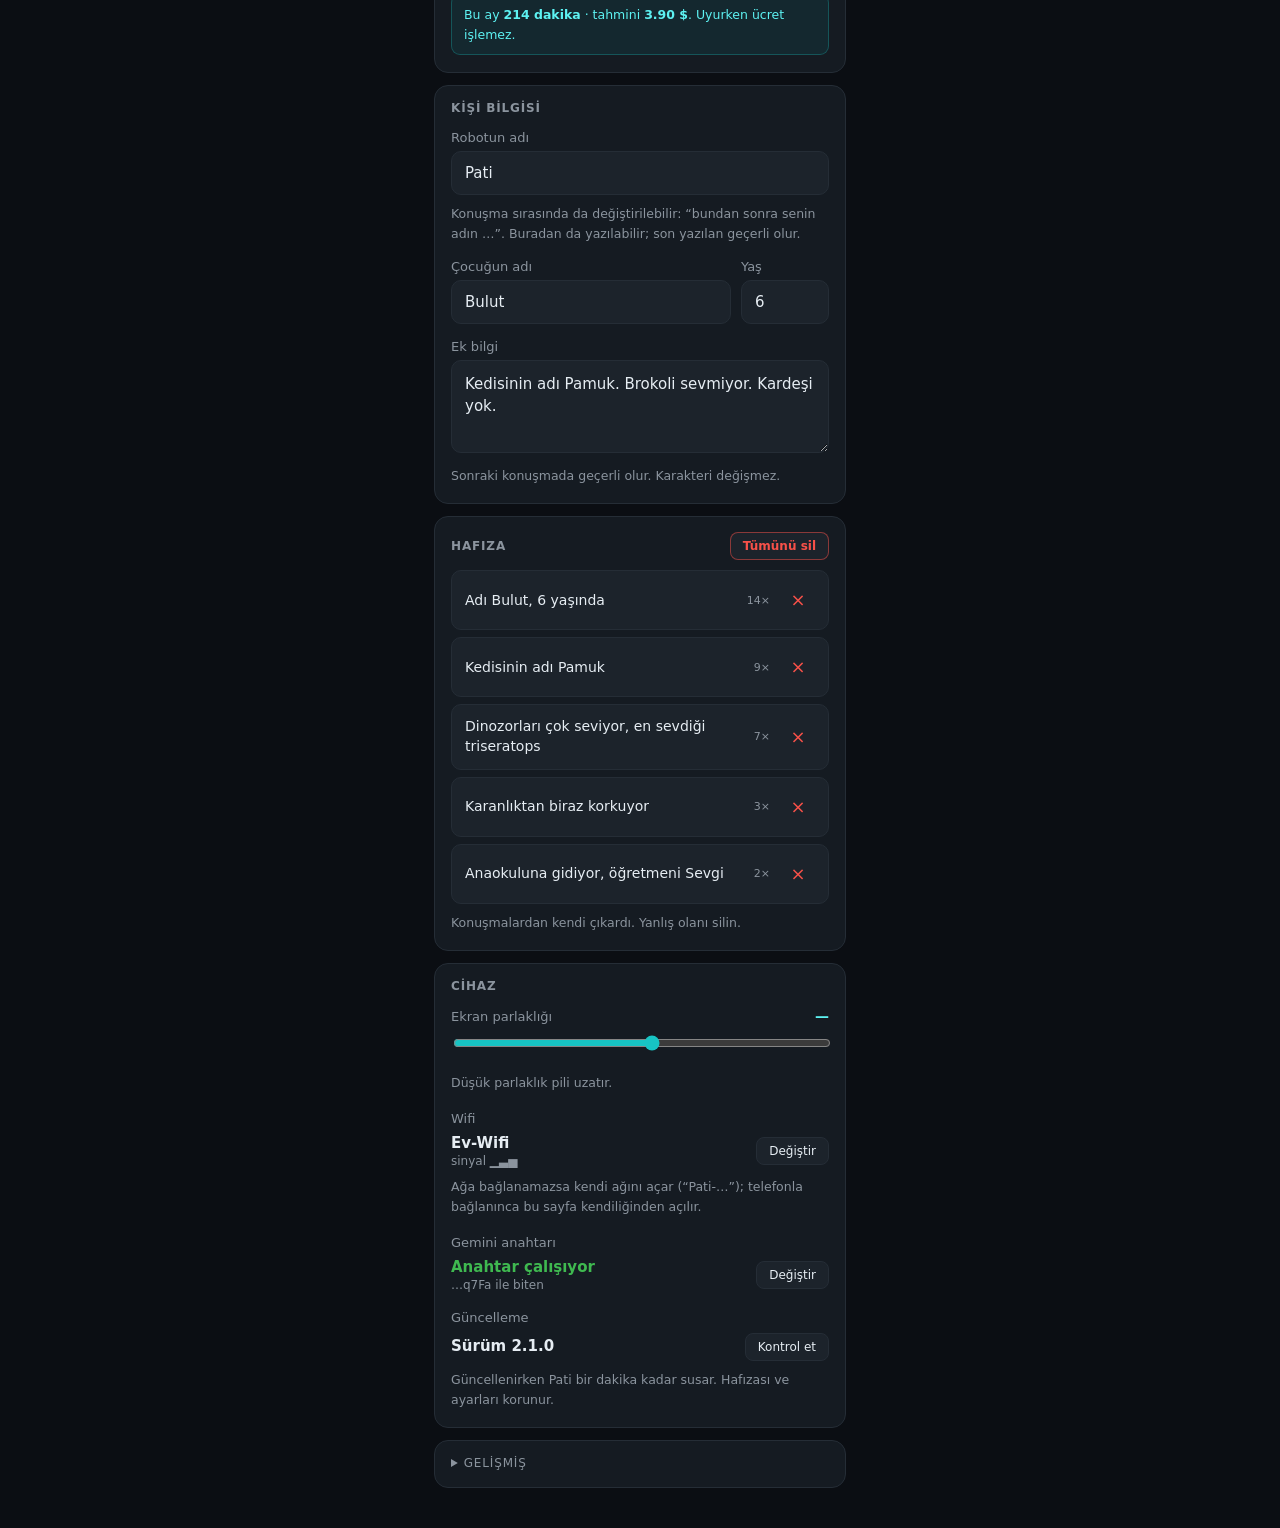
==== commit 8bd845d9: "Ses yolu: citirtilarin sebebi arandi, cevap basi cozuldu Kullanicinin tarifi: "patlak hoparlor gibi " ====
--- a/panel/index.html
+++ b/panel/index.html
@@ -311,6 +311,19 @@
         <select id="sSes"></select>
       </label>
       <button id="dene" class="ikincil genis">Dinle</button>
+
+      <!-- Teknik adi "on-bellek" ama panelde oyle yazmiyor: anne
+           tamponun ne oldugunu bilmek zorunda degil, NE DUYDUGUNU
+           biliyor. Metin belirtiyi tarif ediyor. -->
+      <label class="anahtar">
+        <span>Sesi pürüzsüz çal</span>
+        <input id="onBellek" type="checkbox">
+      </label>
+      <p class="ip">
+        Pati konuşurken <b>çıtırtı ya da çok kısa kesilmeler</b>
+        duyuyorsanız açık kalsın. Cevap fark edilmeyecek kadar gecikir,
+        karşılığında ses bütün çıkar.
+      </p>
     </section>
 
 
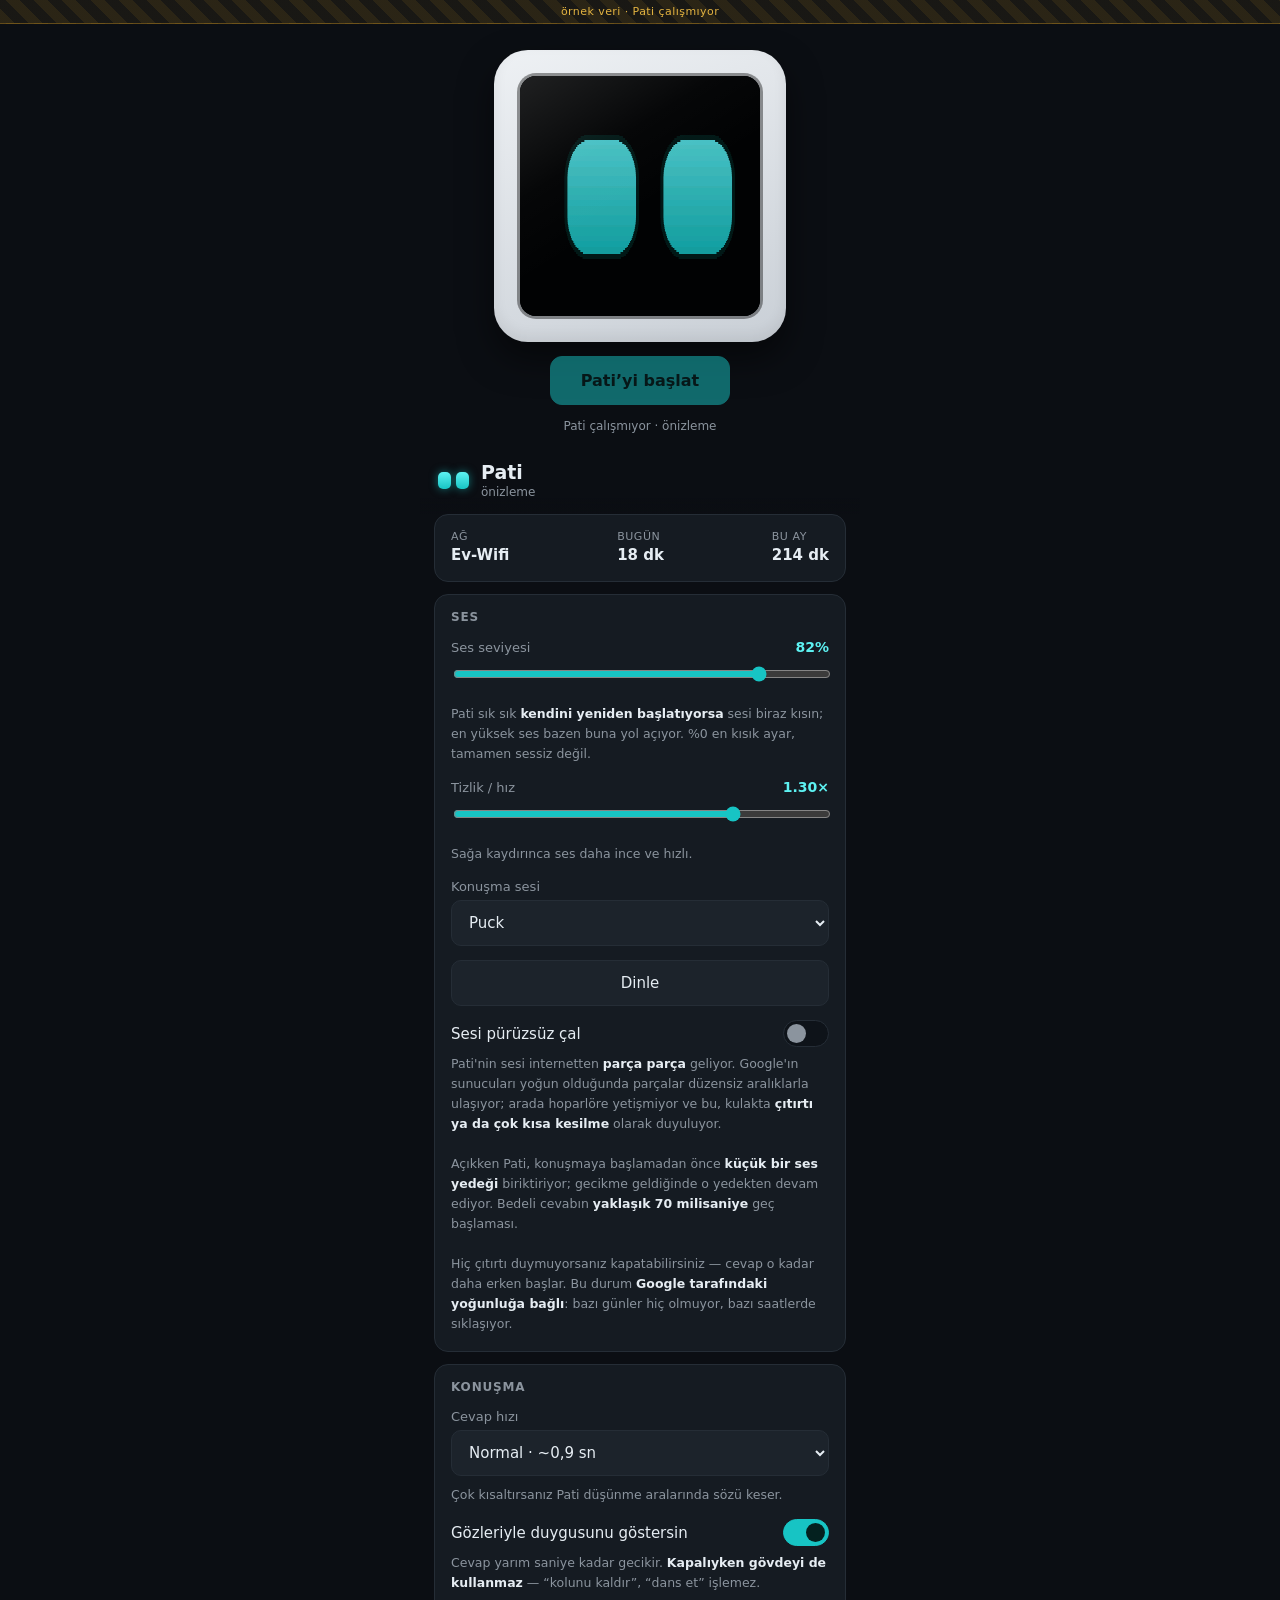
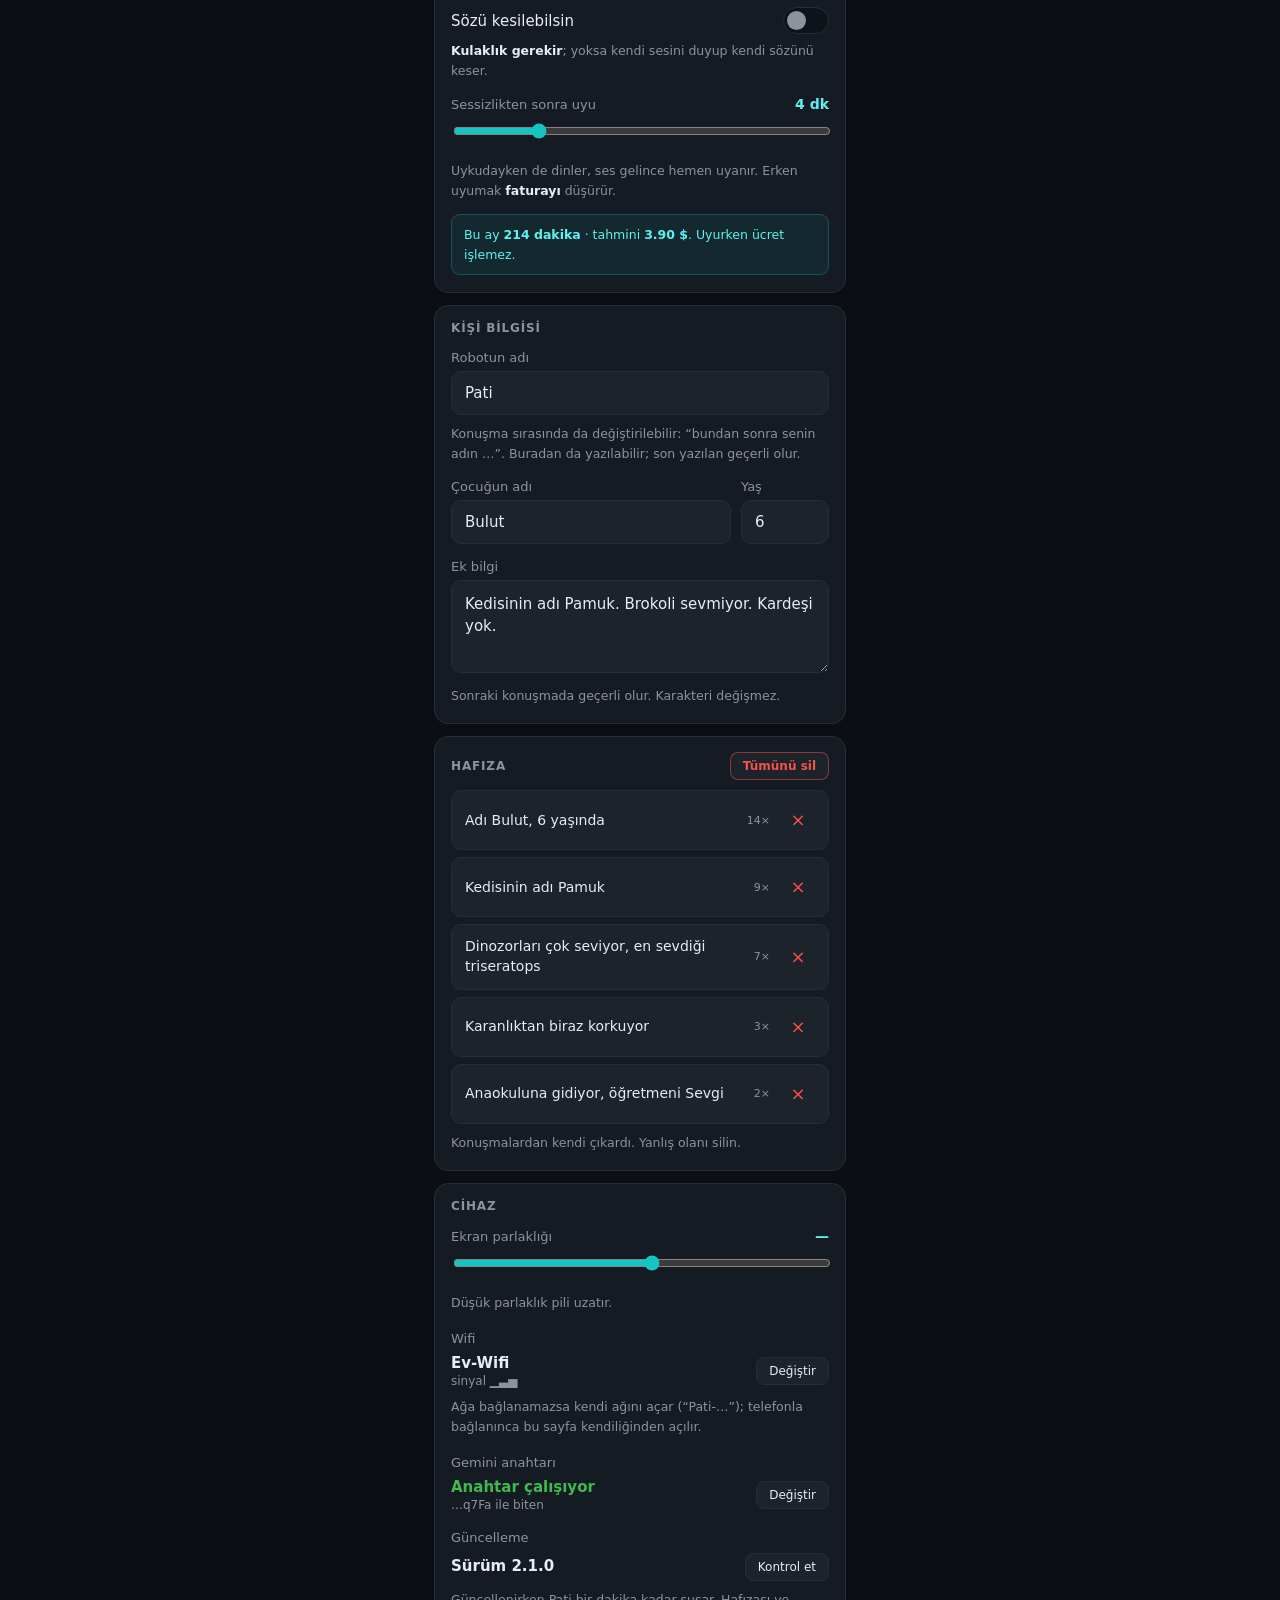
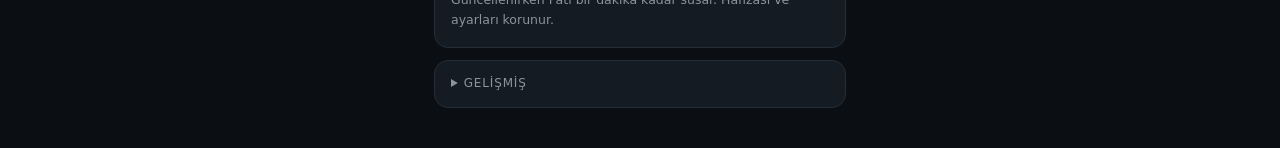
==== commit c57cb4cf: ""Sesi puruzsuz cal" aciklamasi genisletildi Kullanicinin istegi: anahtarin altina sebebi de yazilsin" ====
--- a/panel/index.html
+++ b/panel/index.html
@@ -320,9 +320,19 @@
         <input id="onBellek" type="checkbox">
       </label>
       <p class="ip">
-        Pati konuşurken <b>çıtırtı ya da çok kısa kesilmeler</b>
-        duyuyorsanız açık kalsın. Cevap fark edilmeyecek kadar gecikir,
-        karşılığında ses bütün çıkar.
+        Pati'nin sesi internetten <b>parça parça</b> geliyor. Google'ın
+        sunucuları yoğun olduğunda parçalar düzensiz aralıklarla
+        ulaşıyor; arada hoparlöre yetişmiyor ve bu, kulakta
+        <b>çıtırtı ya da çok kısa kesilme</b> olarak duyuluyor.
+        <br><br>
+        Açıkken Pati, konuşmaya başlamadan önce <b>küçük bir ses
+        yedeği</b> biriktiriyor; gecikme geldiğinde o yedekten
+        devam ediyor. Bedeli cevabın <b>yaklaşık 70 milisaniye</b>
+        geç başlaması.
+        <br><br>
+        Hiç çıtırtı duymuyorsanız kapatabilirsiniz — cevap o kadar
+        daha erken başlar. Bu durum <b>Google tarafındaki yoğunluğa
+        bağlı</b>: bazı günler hiç olmuyor, bazı saatlerde sıklaşıyor.
       </p>
     </section>
 
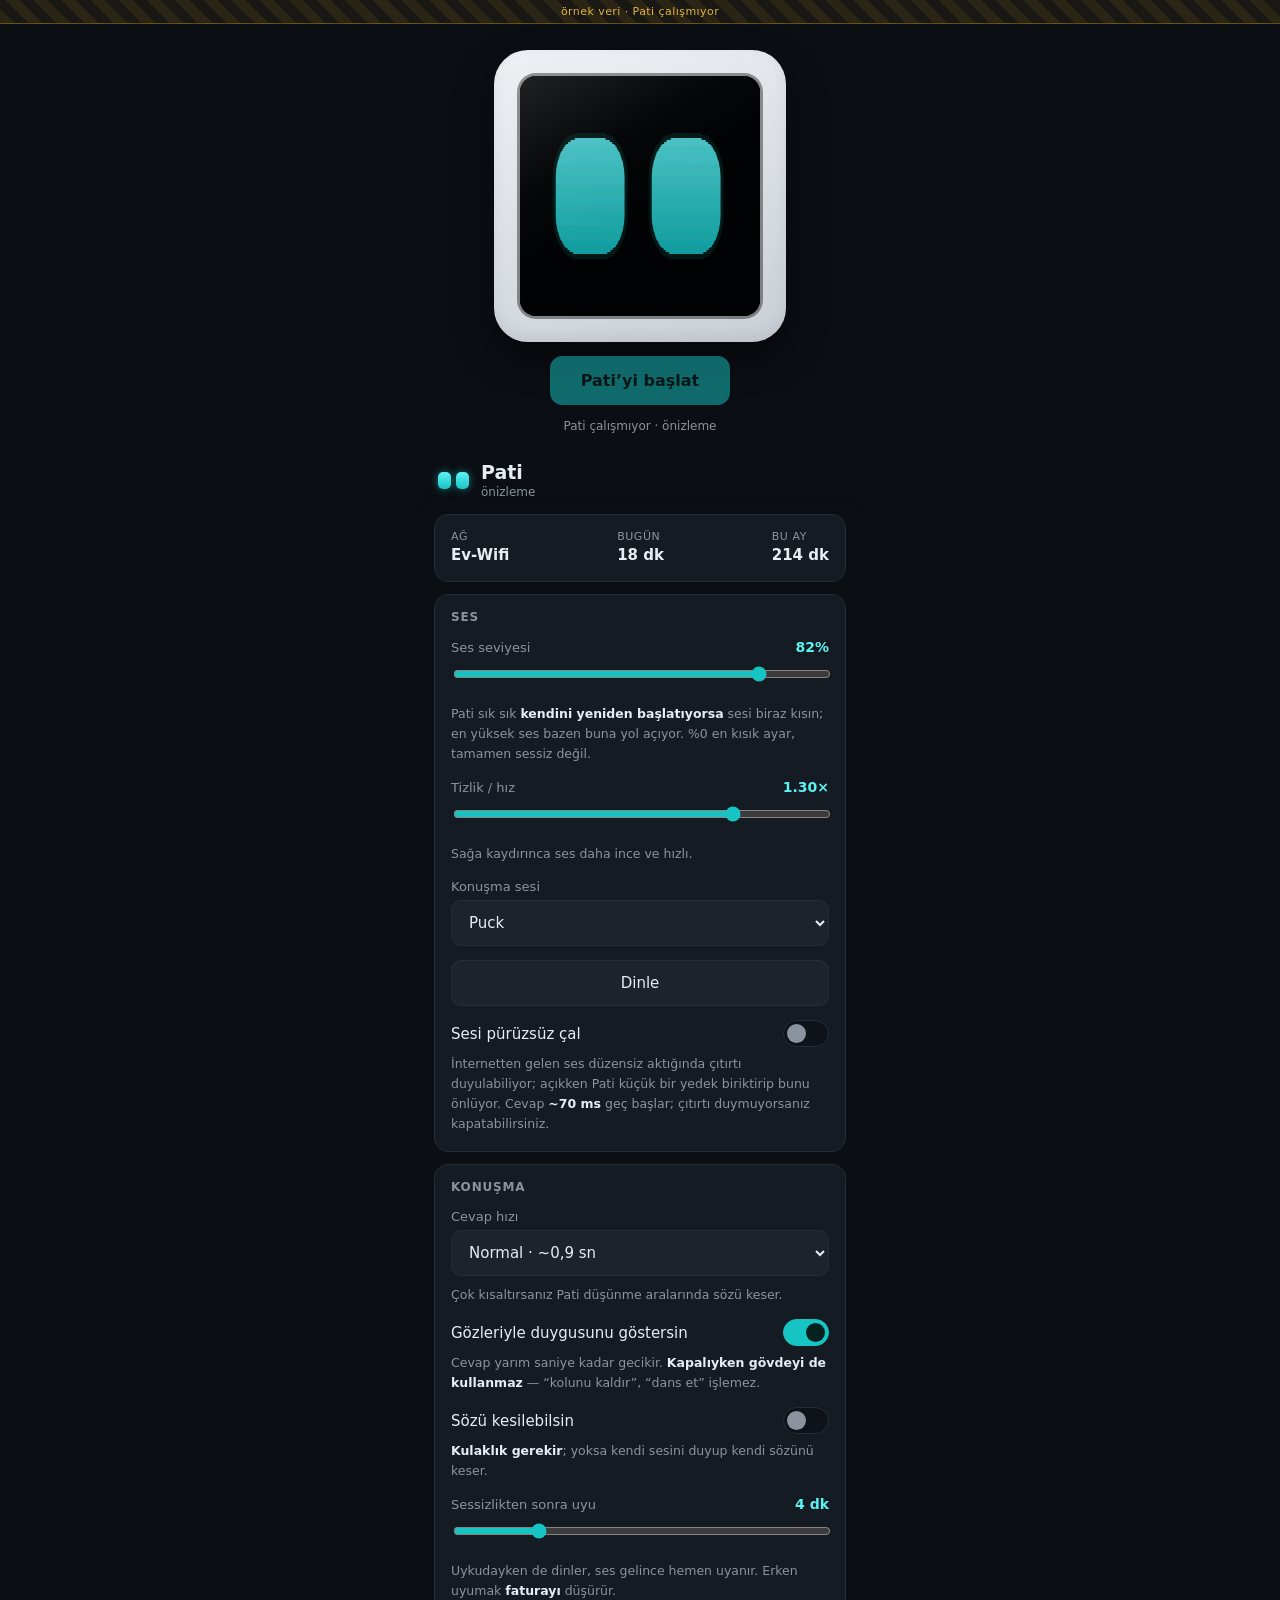
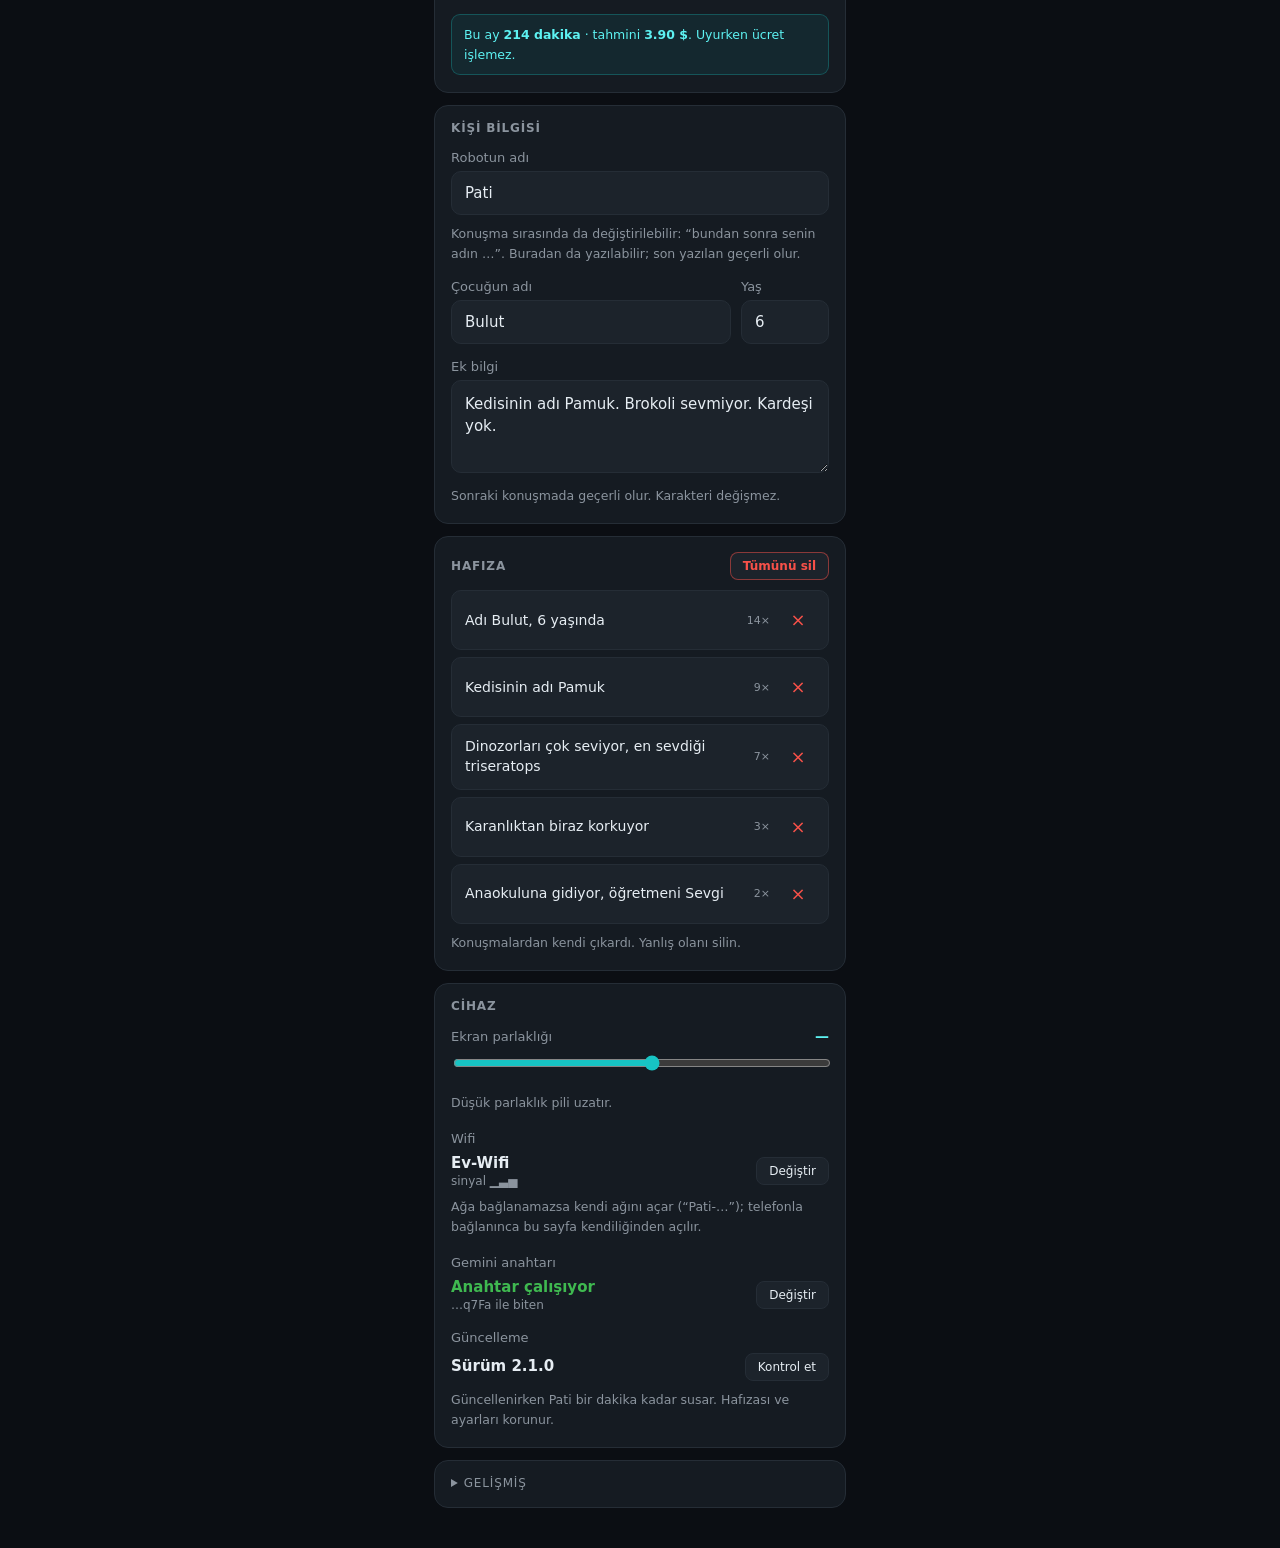
==== commit 74651224: ""Sesi puruzsuz cal" aciklamasi kisaltildi Bir onceki surumde uc paragraf yazilmisti. Kullanici hakli" ====
--- a/panel/index.html
+++ b/panel/index.html
@@ -320,19 +320,9 @@
         <input id="onBellek" type="checkbox">
       </label>
       <p class="ip">
-        Pati'nin sesi internetten <b>parça parça</b> geliyor. Google'ın
-        sunucuları yoğun olduğunda parçalar düzensiz aralıklarla
-        ulaşıyor; arada hoparlöre yetişmiyor ve bu, kulakta
-        <b>çıtırtı ya da çok kısa kesilme</b> olarak duyuluyor.
-        <br><br>
-        Açıkken Pati, konuşmaya başlamadan önce <b>küçük bir ses
-        yedeği</b> biriktiriyor; gecikme geldiğinde o yedekten
-        devam ediyor. Bedeli cevabın <b>yaklaşık 70 milisaniye</b>
-        geç başlaması.
-        <br><br>
-        Hiç çıtırtı duymuyorsanız kapatabilirsiniz — cevap o kadar
-        daha erken başlar. Bu durum <b>Google tarafındaki yoğunluğa
-        bağlı</b>: bazı günler hiç olmuyor, bazı saatlerde sıklaşıyor.
+        İnternetten gelen ses düzensiz aktığında çıtırtı duyulabiliyor;
+        açıkken Pati küçük bir yedek biriktirip bunu önlüyor. Cevap
+        <b>~70 ms</b> geç başlar; çıtırtı duymuyorsanız kapatabilirsiniz.
       </p>
     </section>
 
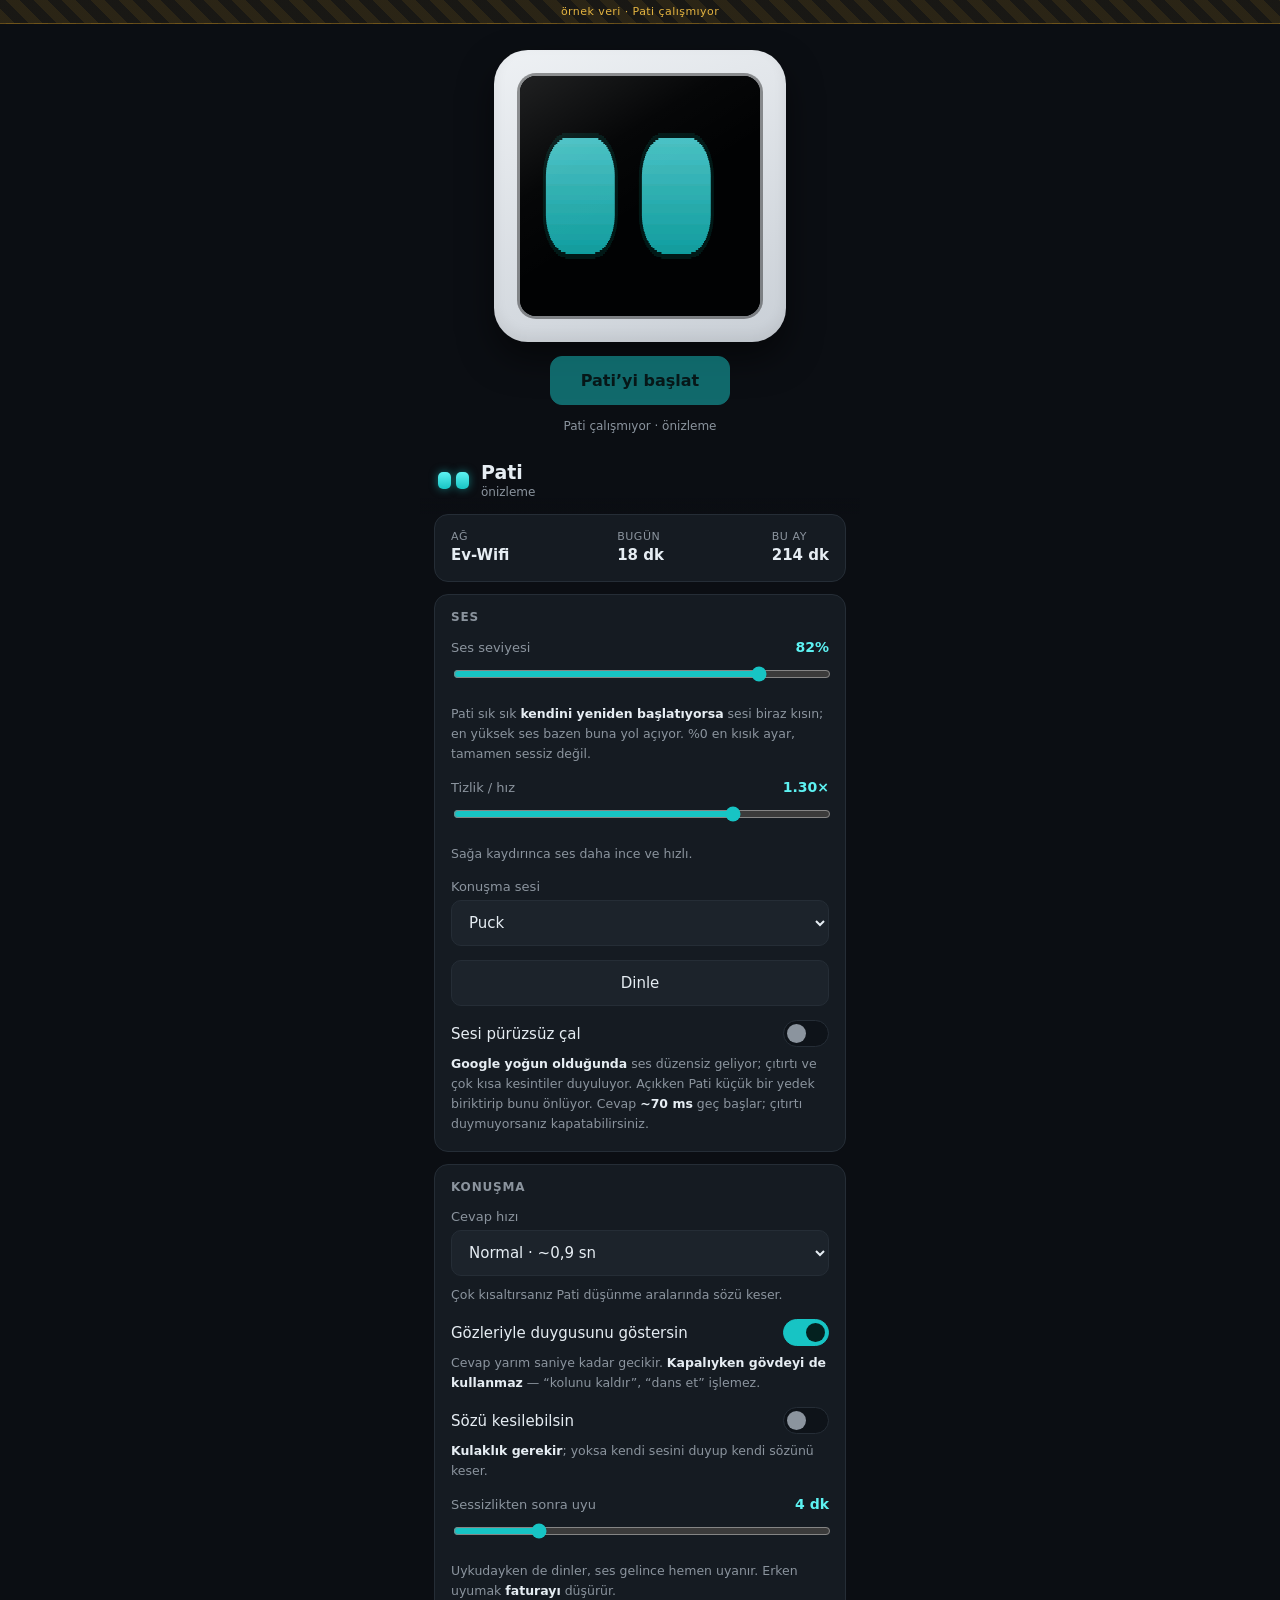
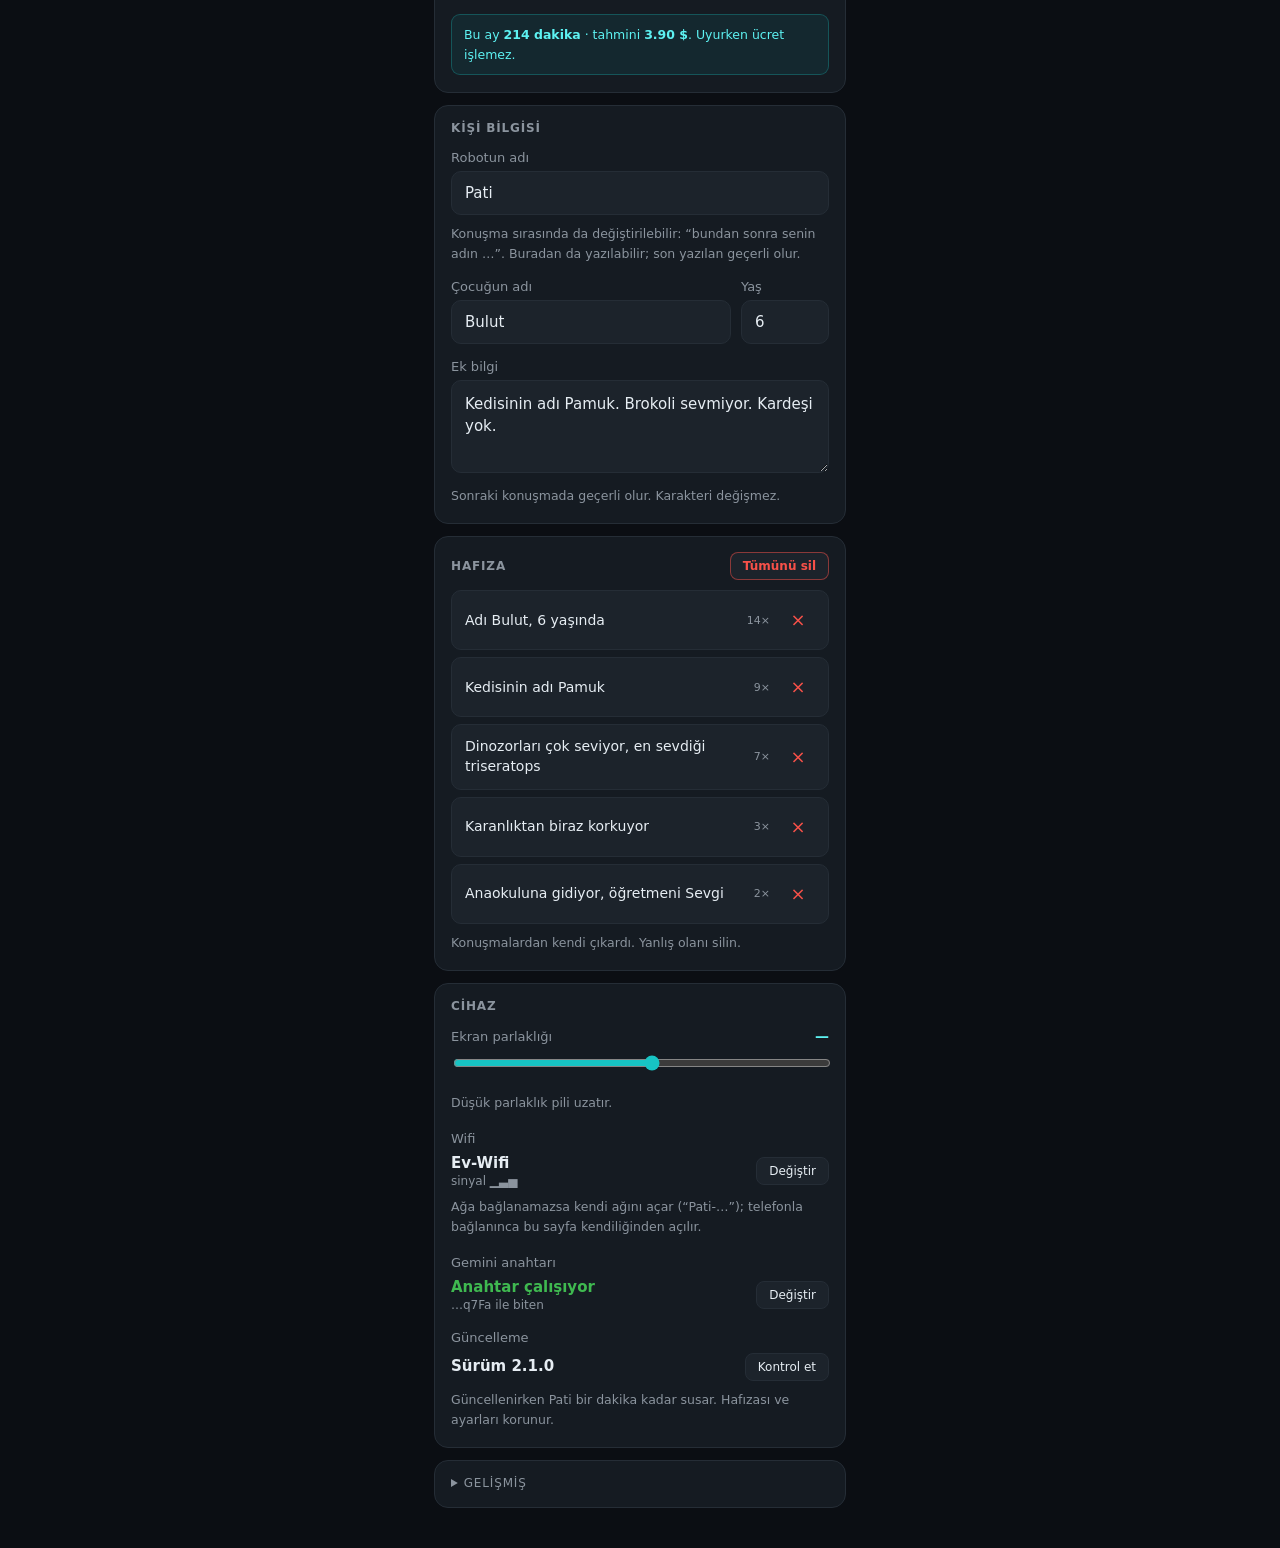
==== commit 8e7c400c: ""Sesi puruzsuz cal": citirtinin NE ZAMAN olustugu da yaziyor Ebeveyn bu anahtari biz yokken acip kap" ====
--- a/panel/index.html
+++ b/panel/index.html
@@ -320,9 +320,10 @@
         <input id="onBellek" type="checkbox">
       </label>
       <p class="ip">
-        İnternetten gelen ses düzensiz aktığında çıtırtı duyulabiliyor;
-        açıkken Pati küçük bir yedek biriktirip bunu önlüyor. Cevap
-        <b>~70 ms</b> geç başlar; çıtırtı duymuyorsanız kapatabilirsiniz.
+        <b>Google yoğun olduğunda</b> ses düzensiz geliyor; çıtırtı ve
+        çok kısa kesintiler duyuluyor. Açıkken Pati küçük bir yedek
+        biriktirip bunu önlüyor. Cevap <b>~70 ms</b> geç başlar; çıtırtı
+        duymuyorsanız kapatabilirsiniz.
       </p>
     </section>
 
